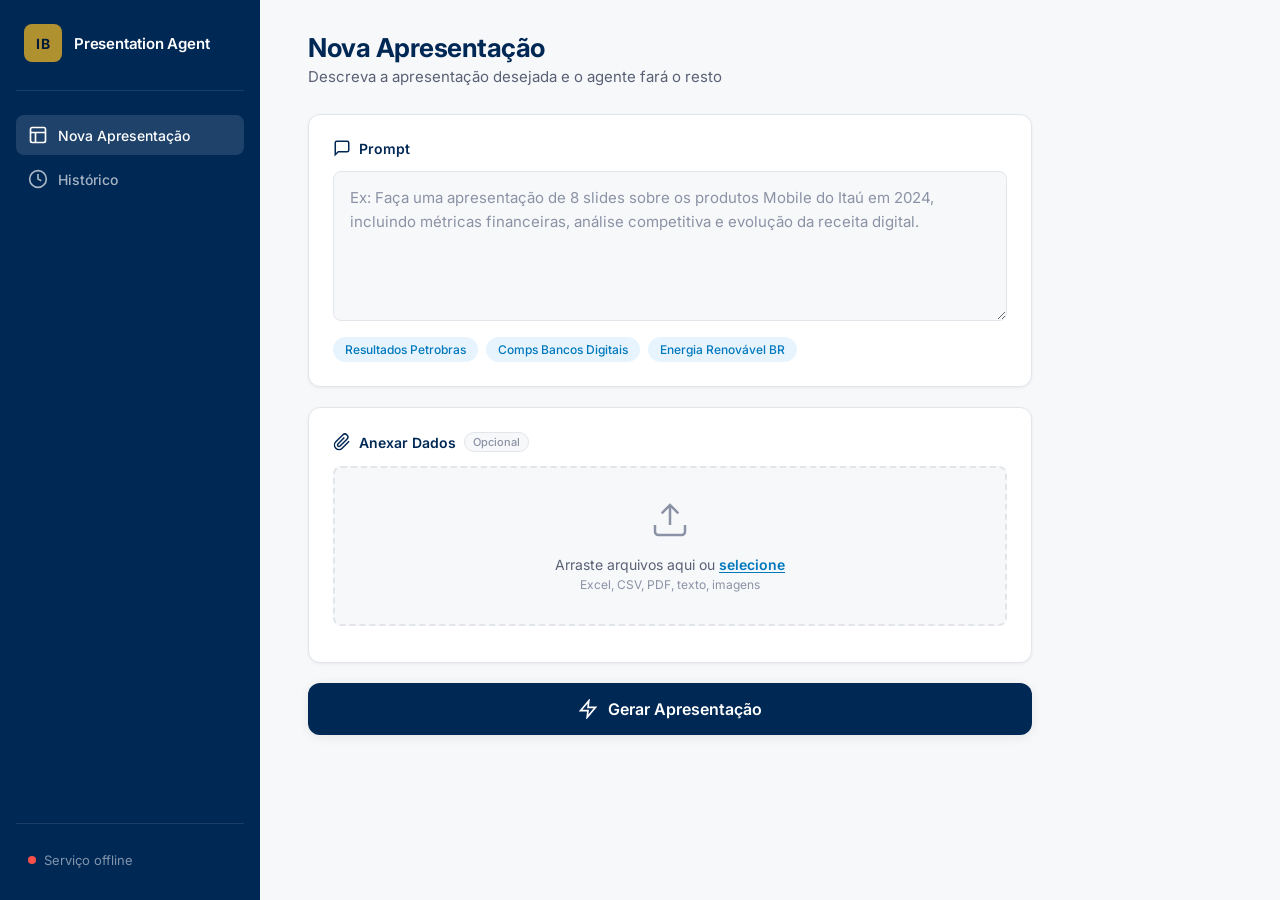
==== index.html @ e561af29 "Frontend IB Presentation Agent" ====
<!DOCTYPE html>
<html lang="pt-BR">
<head>
  <meta charset="UTF-8">
  <meta name="viewport" content="width=device-width, initial-scale=1.0">
  <title>IB Presentation Agent</title>
  <link rel="preconnect" href="https://fonts.googleapis.com">
  <link href="https://fonts.googleapis.com/css2?family=Inter:wght@300;400;500;600;700&display=swap" rel="stylesheet">
  <link rel="stylesheet" href="style.css">
</head>
<body>
  <div class="app">
    <aside class="sidebar">
      <div class="sidebar-logo">
        <div class="logo-icon">IB</div>
        <span class="logo-text">Presentation Agent</span>
      </div>
      <nav class="sidebar-nav">
        <a href="#" class="nav-item active">
          <svg width="20" height="20" viewBox="0 0 24 24" fill="none" stroke="currentColor" stroke-width="2"><rect x="3" y="3" width="18" height="18" rx="2"/><path d="M3 9h18M9 21V9"/></svg>
          Nova Apresentação
        </a>
        <a href="#" class="nav-item" id="nav-history">
          <svg width="20" height="20" viewBox="0 0 24 24" fill="none" stroke="currentColor" stroke-width="2"><circle cx="12" cy="12" r="10"/><polyline points="12 6 12 12 16 14"/></svg>
          Histórico
        </a>
      </nav>
      <div class="sidebar-footer">
        <div class="api-status" id="api-status">
          <span class="status-dot offline"></span>
          <span class="status-text">Verificando...</span>
        </div>
      </div>
    </aside>
    <main class="main">
      <header class="header">
        <div>
          <h1 class="header-title">Nova Apresentação</h1>
          <p class="header-subtitle">Descreva a apresentação desejada e o agente fará o resto</p>
        </div>
      </header>
      <div class="content">
        <section class="card prompt-card">
          <label class="card-label">
            <svg width="18" height="18" viewBox="0 0 24 24" fill="none" stroke="currentColor" stroke-width="2"><path d="M21 15a2 2 0 0 1-2 2H7l-4 4V5a2 2 0 0 1 2-2h14a2 2 0 0 1 2 2z"/></svg>
            Prompt
          </label>
          <textarea
            id="prompt-input"
            class="prompt-textarea"
            placeholder="Ex: Faça uma apresentação de 8 slides sobre os produtos Mobile do Itaú em 2024, incluindo métricas financeiras, análise competitiva e evolução da receita digital."
            rows="5"
          ></textarea>
          <div class="prompt-hints">
            <span class="hint" data-prompt="Faça uma apresentação de 8 slides sobre os resultados financeiros da Petrobras em 2024">Resultados Petrobras</span>
            <span class="hint" data-prompt="Crie uma apresentação de 6 slides comparando os bancos digitais no Brasil: Nubank, Inter e C6 Bank">Comps Bancos Digitais</span>
            <span class="hint" data-prompt="Apresentação de 10 slides sobre o mercado de energia renovável no Brasil, com foco em eólica e solar">Energia Renovável BR</span>
          </div>
        </section>
        <section class="card upload-card">
          <label class="card-label">
            <svg width="18" height="18" viewBox="0 0 24 24" fill="none" stroke="currentColor" stroke-width="2"><path d="M21.44 11.05l-9.19 9.19a6 6 0 0 1-8.49-8.49l9.19-9.19a4 4 0 0 1 5.66 5.66l-9.2 9.19a2 2 0 0 1-2.83-2.83l8.49-8.49"/></svg>
            Anexar Dados
            <span class="optional-badge">Opcional</span>
          </label>
          <div class="dropzone" id="dropzone">
            <div class="dropzone-content">
              <svg width="40" height="40" viewBox="0 0 24 24" fill="none" stroke="currentColor" stroke-width="1.5"><path d="M21 15v4a2 2 0 0 1-2 2H5a2 2 0 0 1-2-2v-4"/><polyline points="17 8 12 3 7 8"/><line x1="12" y1="3" x2="12" y2="15"/></svg>
              <p class="dropzone-text">Arraste arquivos aqui ou <span class="dropzone-link">selecione</span></p>
              <p class="dropzone-sub">Excel, CSV, PDF, texto, imagens</p>
            </div>
            <input type="file" id="file-input" multiple accept=".xlsx,.xls,.csv,.pdf,.txt,.json,.png,.jpg,.jpeg" hidden>
          </div>
          <div class="file-list" id="file-list"></div>
        </section>
        <button class="generate-btn" id="generate-btn">
          <svg width="20" height="20" viewBox="0 0 24 24" fill="none" stroke="currentColor" stroke-width="2"><polygon points="13 2 3 14 12 14 11 22 21 10 12 10"/></svg>
          Gerar Apresentação
        </button>
        <section class="card progress-card hidden" id="progress-card">
          <div class="progress-header">
            <div class="spinner"></div>
            <span class="progress-title" id="progress-title">Iniciando...</span>
          </div>
          <div class="progress-bar-container">
            <div class="progress-bar" id="progress-bar"></div>
          </div>
          <div class="progress-steps" id="progress-steps">
            <div class="step active" data-step="1"><span class="step-dot"></span><span class="step-label">Analisando prompt</span></div>
            <div class="step" data-step="2"><span class="step-dot"></span><span class="step-label">Pesquisando dados</span></div>
            <div class="step" data-step="3"><span class="step-dot"></span><span class="step-label">Gerando conteúdo</span></div>
            <div class="step" data-step="4"><span class="step-dot"></span><span class="step-label">Criando slides</span></div>
          </div>
        </section>
        <section class="card result-card hidden" id="result-card">
          <div class="result-icon">
            <svg width="48" height="48" viewBox="0 0 24 24" fill="none" stroke="currentColor" stroke-width="1.5"><path d="M22 11.08V12a10 10 0 1 1-5.93-9.14"/><polyline points="22 4 12 14.01 9 11.01"/></svg>
          </div>
          <h3 class="result-title">Apresentação Gerada</h3>
          <p class="result-sub" id="result-info"></p>
          <button class="download-btn" id="download-btn">
            <svg width="20" height="20" viewBox="0 0 24 24" fill="none" stroke="currentColor" stroke-width="2"><path d="M21 15v4a2 2 0 0 1-2 2H5a2 2 0 0 1-2-2v-4"/><polyline points="7 10 12 15 17 10"/><line x1="12" y1="15" x2="12" y2="3"/></svg>
            Baixar .pptx
          </button>
          <button class="new-btn" id="new-btn">Criar outra apresentação</button>
        </section>
        <section class="card error-card hidden" id="error-card">
          <div class="error-icon">
            <svg width="48" height="48" viewBox="0 0 24 24" fill="none" stroke="currentColor" stroke-width="1.5"><circle cx="12" cy="12" r="10"/><line x1="15" y1="9" x2="9" y2="15"/><line x1="9" y1="9" x2="15" y2="15"/></svg>
          </div>
          <h3 class="error-title">Erro ao Gerar</h3>
          <p class="error-message" id="error-message"></p>
          <button class="retry-btn" id="retry-btn">Tentar Novamente</button>
        </section>
      </div>
    </main>
  </div>
  <script src="app.js"></script>
</body>
</html>
---- style.css ----
/* ============================================
   IB Presentation Agent - Design System
   ============================================ */

:root {
  --navy: #002855;
  --navy-light: #003a75;
  --navy-dark: #001a3a;
  --blue: #0078be;
  --blue-light: #e8f4fd;
  --gold: #af9130;
  --gold-light: #f5f0e0;
  --bg: #f7f8fa;
  --surface: #ffffff;
  --border: #e2e5ea;
  --border-light: #eef0f3;
  --text: #1a1f2e;
  --text-secondary: #5a6175;
  --text-muted: #8b92a5;
  --green: #1a8a38;
  --green-bg: #e8f8ed;
  --red: #c22020;
  --red-bg: #fde8e8;
  --radius: 12px;
  --radius-sm: 8px;
  --shadow-sm: 0 1px 3px rgba(0, 0, 0, 0.06);
  --shadow: 0 2px 12px rgba(0, 0, 0, 0.08);
  --shadow-lg: 0 8px 30px rgba(0, 0, 0, 0.12);
  --transition: 0.2s ease;
}

* { margin: 0; padding: 0; box-sizing: border-box; }

body {
  font-family: 'Inter', -apple-system, BlinkMacSystemFont, sans-serif;
  background: var(--bg);
  color: var(--text);
  min-height: 100vh;
  -webkit-font-smoothing: antialiased;
}

.app { display: flex; min-height: 100vh; }

.sidebar {
  width: 260px;
  background: var(--navy);
  color: white;
  display: flex;
  flex-direction: column;
  padding: 24px 16px;
  position: fixed;
  top: 0; left: 0; bottom: 0;
  z-index: 10;
}

.sidebar-logo {
  display: flex;
  align-items: center;
  gap: 12px;
  padding: 0 8px 28px;
  border-bottom: 1px solid rgba(255, 255, 255, 0.1);
  margin-bottom: 24px;
}

.logo-icon {
  width: 38px; height: 38px;
  background: var(--gold);
  border-radius: 8px;
  display: flex; align-items: center; justify-content: center;
  font-weight: 700; font-size: 14px; letter-spacing: 1px;
  color: var(--navy-dark);
}

.logo-text { font-weight: 600; font-size: 15px; letter-spacing: -0.2px; }

.sidebar-nav { flex: 1; display: flex; flex-direction: column; gap: 4px; }

.nav-item {
  display: flex; align-items: center; gap: 10px;
  padding: 10px 12px;
  border-radius: var(--radius-sm);
  color: rgba(255, 255, 255, 0.65);
  text-decoration: none;
  font-size: 14px; font-weight: 500;
  transition: var(--transition);
}

.nav-item:hover { background: rgba(255, 255, 255, 0.08); color: white; }
.nav-item.active { background: rgba(255, 255, 255, 0.12); color: white; }

.sidebar-footer { padding-top: 20px; border-top: 1px solid rgba(255, 255, 255, 0.1); }

.api-status {
  display: flex; align-items: center; gap: 8px;
  padding: 8px 12px;
  font-size: 13px;
  color: rgba(255, 255, 255, 0.5);
}

.status-dot { width: 8px; height: 8px; border-radius: 50%; flex-shrink: 0; }
.status-dot.online { background: #34d058; box-shadow: 0 0 6px rgba(52, 208, 88, 0.5); }
.status-dot.offline { background: #f85149; }

.main { flex: 1; margin-left: 260px; display: flex; flex-direction: column; }

.header { padding: 32px 48px 0; }
.header-title { font-size: 26px; font-weight: 700; color: var(--navy); letter-spacing: -0.5px; }
.header-subtitle { font-size: 15px; color: var(--text-secondary); margin-top: 4px; }

.content {
  padding: 28px 48px 48px;
  max-width: 820px;
  display: flex;
  flex-direction: column;
  gap: 20px;
}

.card {
  background: var(--surface);
  border: 1px solid var(--border);
  border-radius: var(--radius);
  padding: 24px;
  box-shadow: var(--shadow-sm);
}

.card-label {
  display: flex; align-items: center; gap: 8px;
  font-size: 14px; font-weight: 600; color: var(--navy);
  margin-bottom: 14px;
}

.optional-badge {
  font-size: 11px; font-weight: 500; color: var(--text-muted);
  background: var(--bg);
  padding: 2px 8px;
  border-radius: 10px;
  border: 1px solid var(--border);
}

.prompt-textarea {
  width: 100%;
  border: 1px solid var(--border);
  border-radius: var(--radius-sm);
  padding: 14px 16px;
  font-family: inherit;
  font-size: 15px;
  line-height: 1.6;
  color: var(--text);
  resize: vertical;
  min-height: 120px;
  transition: var(--transition);
  background: var(--bg);
}

.prompt-textarea::placeholder { color: var(--text-muted); }
.prompt-textarea:focus {
  outline: none;
  border-color: var(--blue);
  box-shadow: 0 0 0 3px var(--blue-light);
  background: white;
}

.prompt-hints { display: flex; gap: 8px; margin-top: 12px; flex-wrap: wrap; }

.hint {
  font-size: 12px;
  padding: 5px 12px;
  background: var(--blue-light);
  color: var(--blue);
  border-radius: 20px;
  cursor: pointer;
  transition: var(--transition);
  font-weight: 500;
}

.hint:hover { background: var(--blue); color: white; }

.dropzone {
  border: 2px dashed var(--border);
  border-radius: var(--radius-sm);
  padding: 32px;
  text-align: center;
  cursor: pointer;
  transition: var(--transition);
  background: var(--bg);
}

.dropzone:hover, .dropzone.dragover {
  border-color: var(--blue);
  background: var(--blue-light);
}

.dropzone-content svg { color: var(--text-muted); margin-bottom: 12px; }
.dropzone-text { font-size: 14px; color: var(--text-secondary); }
.dropzone-link { color: var(--blue); font-weight: 600; text-decoration: underline; text-underline-offset: 2px; }
.dropzone-sub { font-size: 12px; color: var(--text-muted); margin-top: 4px; }

.file-list { display: flex; flex-direction: column; gap: 8px; margin-top: 12px; }

.file-item {
  display: flex; align-items: center; gap: 10px;
  padding: 10px 14px;
  background: var(--bg);
  border-radius: var(--radius-sm);
  border: 1px solid var(--border-light);
}

.file-icon {
  width: 36px; height: 36px;
  border-radius: 8px;
  display: flex; align-items: center; justify-content: center;
  font-size: 11px; font-weight: 700; color: white;
  flex-shrink: 0;
  text-transform: uppercase;
}

.file-icon.xlsx { background: #1d6f42; }
.file-icon.csv { background: #2e7d32; }
.file-icon.pdf { background: #c62828; }
.file-icon.txt { background: #546e7a; }
.file-icon.json { background: #f57c00; }
.file-icon.img { background: #7b1fa2; }

.file-info { flex: 1; min-width: 0; }
.file-name { font-size: 13px; font-weight: 500; color: var(--text); white-space: nowrap; overflow: hidden; text-overflow: ellipsis; }
.file-size { font-size: 12px; color: var(--text-muted); }

.file-remove {
  width: 28px; height: 28px;
  border: none; background: transparent; color: var(--text-muted);
  cursor: pointer; border-radius: 6px;
  display: flex; align-items: center; justify-content: center;
  transition: var(--transition);
  flex-shrink: 0;
}

.file-remove:hover { background: var(--red-bg); color: var(--red); }

.generate-btn {
  display: flex; align-items: center; justify-content: center; gap: 10px;
  width: 100%;
  padding: 16px;
  background: var(--navy);
  color: white;
  border: none;
  border-radius: var(--radius);
  font-family: inherit;
  font-size: 16px;
  font-weight: 600;
  cursor: pointer;
  transition: var(--transition);
  box-shadow: var(--shadow);
}

.generate-btn:hover { background: var(--navy-light); box-shadow: var(--shadow-lg); transform: translateY(-1px); }
.generate-btn:active { transform: translateY(0); }
.generate-btn:disabled { opacity: 0.5; cursor: not-allowed; transform: none; box-shadow: none; }

.progress-card { border-color: var(--blue); border-width: 2px; }
.progress-header { display: flex; align-items: center; gap: 12px; margin-bottom: 18px; }

.spinner {
  width: 22px; height: 22px;
  border: 3px solid var(--border);
  border-top-color: var(--blue);
  border-radius: 50%;
  animation: spin 0.8s linear infinite;
}

@keyframes spin { to { transform: rotate(360deg); } }

.progress-title { font-size: 15px; font-weight: 600; color: var(--navy); }
.progress-bar-container { width: 100%; height: 6px; background: var(--bg); border-radius: 3px; overflow: hidden; margin-bottom: 20px; }
.progress-bar { height: 100%; background: linear-gradient(90deg, var(--navy), var(--blue)); border-radius: 3px; width: 0%; transition: width 0.6s ease; }
.progress-steps { display: flex; gap: 24px; }

.step { display: flex; align-items: center; gap: 8px; font-size: 13px; color: var(--text-muted); transition: var(--transition); }
.step.active { color: var(--blue); font-weight: 600; }
.step.done { color: var(--green); }

.step-dot { width: 10px; height: 10px; border-radius: 50%; border: 2px solid var(--border); flex-shrink: 0; transition: var(--transition); }
.step.active .step-dot { border-color: var(--blue); background: var(--blue); box-shadow: 0 0 6px rgba(0, 120, 190, 0.4); }
.step.done .step-dot { border-color: var(--green); background: var(--green); }

.result-card { text-align: center; padding: 40px 24px; border-color: var(--green); border-width: 2px; }
.result-icon { color: var(--green); margin-bottom: 16px; }
.result-title { font-size: 22px; font-weight: 700; color: var(--navy); margin-bottom: 6px; }
.result-sub { font-size: 14px; color: var(--text-secondary); margin-bottom: 24px; }

.download-btn {
  display: inline-flex; align-items: center; gap: 8px;
  padding: 14px 36px;
  background: var(--green);
  color: white;
  border: none;
  border-radius: var(--radius-sm);
  font-family: inherit;
  font-size: 15px;
  font-weight: 600;
  cursor: pointer;
  transition: var(--transition);
  box-shadow: var(--shadow);
}

.download-btn:hover { filter: brightness(1.1); box-shadow: var(--shadow-lg); transform: translateY(-1px); }

.new-btn {
  display: block;
  margin: 16px auto 0;
  padding: 10px 24px;
  background: transparent;
  color: var(--text-secondary);
  border: 1px solid var(--border);
  border-radius: var(--radius-sm);
  font-family: inherit;
  font-size: 14px;
  font-weight: 500;
  cursor: pointer;
  transition: var(--transition);
}

.new-btn:hover { background: var(--bg); color: var(--text); }

.error-card { text-align: center; padding: 40px 24px; border-color: var(--red); border-width: 2px; }
.error-icon { color: var(--red); margin-bottom: 16px; }
.error-title { font-size: 20px; font-weight: 700; color: var(--red); margin-bottom: 8px; }
.error-message { font-size: 14px; color: var(--text-secondary); margin-bottom: 24px; max-width: 500px; margin-left: auto; margin-right: auto; line-height: 1.6; }
.retry-btn { padding: 12px 28px; background: var(--red); color: white; border: none; border-radius: var(--radius-sm); font-family: inherit; font-size: 14px; font-weight: 600; cursor: pointer; transition: var(--transition); }
.retry-btn:hover { filter: brightness(1.1); }

.hidden { display: none !important; }

@media (max-width: 900px) {
  .sidebar { width: 72px; padding: 16px 8px; }
  .logo-text, .nav-item span:not(.step-dot), .status-text { display: none; }
  .sidebar-logo { justify-content: center; padding-bottom: 20px; }
  .nav-item { justify-content: center; padding: 12px; }
  .main { margin-left: 72px; }
  .header, .content { padding-left: 28px; padding-right: 28px; }
  .progress-steps { flex-wrap: wrap; gap: 12px; }
}

@media (max-width: 600px) {
  .sidebar { display: none; }
  .main { margin-left: 0; }
  .header, .content { padding-left: 20px; padding-right: 20px; }
  .header { padding-top: 24px; }
  .prompt-hints { flex-direction: column; }
}
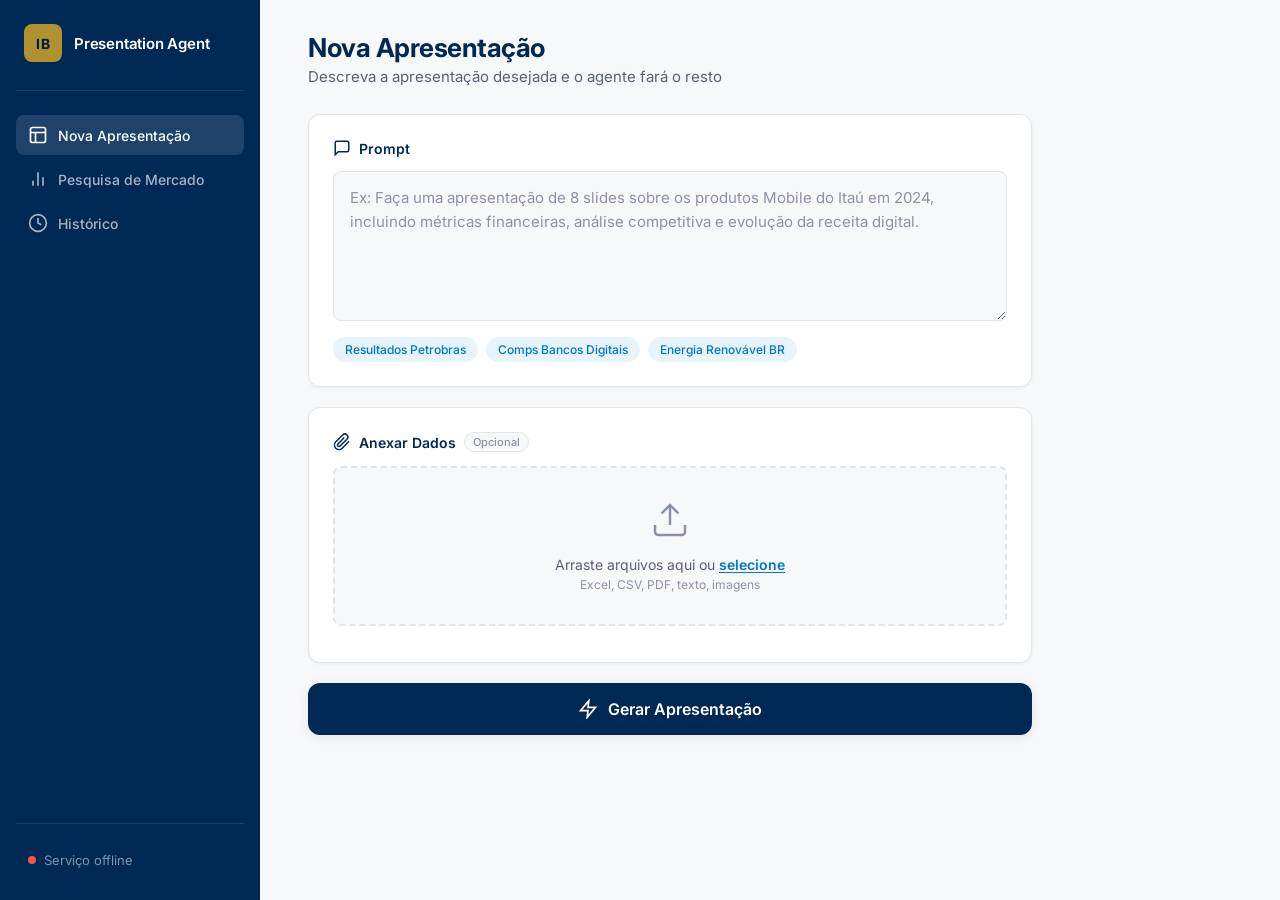
==== commit d202b3e1: "fix(deploy): sincroniza root com frontend para GitHub Pages Os arquivos na raiz (index.html, app.js," ====
--- a/index.html
+++ b/index.html
@@ -10,21 +10,28 @@
 </head>
 <body>
   <div class="app">
+    <!-- Sidebar -->
     <aside class="sidebar">
       <div class="sidebar-logo">
         <div class="logo-icon">IB</div>
         <span class="logo-text">Presentation Agent</span>
       </div>
+
       <nav class="sidebar-nav">
-        <a href="#" class="nav-item active">
+        <a href="#" class="nav-item active" id="nav-presentation">
           <svg width="20" height="20" viewBox="0 0 24 24" fill="none" stroke="currentColor" stroke-width="2"><rect x="3" y="3" width="18" height="18" rx="2"/><path d="M3 9h18M9 21V9"/></svg>
           Nova Apresentação
+        </a>
+        <a href="#" class="nav-item" id="nav-market-research">
+          <svg width="20" height="20" viewBox="0 0 24 24" fill="none" stroke="currentColor" stroke-width="2"><line x1="18" y1="20" x2="18" y2="10"/><line x1="12" y1="20" x2="12" y2="4"/><line x1="6" y1="20" x2="6" y2="14"/></svg>
+          Pesquisa de Mercado
         </a>
         <a href="#" class="nav-item" id="nav-history">
           <svg width="20" height="20" viewBox="0 0 24 24" fill="none" stroke="currentColor" stroke-width="2"><circle cx="12" cy="12" r="10"/><polyline points="12 6 12 12 16 14"/></svg>
           Histórico
         </a>
       </nav>
+
       <div class="sidebar-footer">
         <div class="api-status" id="api-status">
           <span class="status-dot offline"></span>
@@ -32,14 +39,22 @@
         </div>
       </div>
     </aside>
+
+    <!-- Main Content -->
     <main class="main">
+      <!-- Header -->
       <header class="header">
         <div>
           <h1 class="header-title">Nova Apresentação</h1>
           <p class="header-subtitle">Descreva a apresentação desejada e o agente fará o resto</p>
         </div>
       </header>
+
+      <!-- Content Area -->
       <div class="content">
+        <!-- View: Nova Apresentação -->
+        <div class="view-content view-presentation" id="view-presentation">
+        <!-- Prompt Section -->
         <section class="card prompt-card">
           <label class="card-label">
             <svg width="18" height="18" viewBox="0 0 24 24" fill="none" stroke="currentColor" stroke-width="2"><path d="M21 15a2 2 0 0 1-2 2H7l-4 4V5a2 2 0 0 1 2-2h14a2 2 0 0 1 2 2z"/></svg>
@@ -57,12 +72,15 @@
             <span class="hint" data-prompt="Apresentação de 10 slides sobre o mercado de energia renovável no Brasil, com foco em eólica e solar">Energia Renovável BR</span>
           </div>
         </section>
+
+        <!-- File Upload Section -->
         <section class="card upload-card">
           <label class="card-label">
             <svg width="18" height="18" viewBox="0 0 24 24" fill="none" stroke="currentColor" stroke-width="2"><path d="M21.44 11.05l-9.19 9.19a6 6 0 0 1-8.49-8.49l9.19-9.19a4 4 0 0 1 5.66 5.66l-9.2 9.19a2 2 0 0 1-2.83-2.83l8.49-8.49"/></svg>
             Anexar Dados
             <span class="optional-badge">Opcional</span>
           </label>
+
           <div class="dropzone" id="dropzone">
             <div class="dropzone-content">
               <svg width="40" height="40" viewBox="0 0 24 24" fill="none" stroke="currentColor" stroke-width="1.5"><path d="M21 15v4a2 2 0 0 1-2 2H5a2 2 0 0 1-2-2v-4"/><polyline points="17 8 12 3 7 8"/><line x1="12" y1="3" x2="12" y2="15"/></svg>
@@ -71,12 +89,57 @@
             </div>
             <input type="file" id="file-input" multiple accept=".xlsx,.xls,.csv,.pdf,.txt,.json,.png,.jpg,.jpeg" hidden>
           </div>
+
           <div class="file-list" id="file-list"></div>
         </section>
+
+        <!-- Generate Button -->
         <button class="generate-btn" id="generate-btn">
           <svg width="20" height="20" viewBox="0 0 24 24" fill="none" stroke="currentColor" stroke-width="2"><polygon points="13 2 3 14 12 14 11 22 21 10 12 10"/></svg>
           Gerar Apresentação
         </button>
+        </div>
+
+        <!-- View: Pesquisa de Mercado -->
+        <div class="view-content view-market-research hidden" id="view-market-research">
+          <section class="card prompt-card">
+            <label class="card-label">
+              <svg width="18" height="18" viewBox="0 0 24 24" fill="none" stroke="currentColor" stroke-width="2"><line x1="18" y1="20" x2="18" y2="10"/><line x1="12" y1="20" x2="12" y2="4"/><line x1="6" y1="20" x2="6" y2="14"/></svg>
+              Tópico de Pesquisa
+            </label>
+            <textarea
+              id="research-topic-input"
+              class="prompt-textarea"
+              placeholder="Ex: Mercado de bancos digitais no Brasil, setor de energia renovável, empresas ITUB4 PETR4 VALE3"
+              rows="4"
+            ></textarea>
+            <div class="research-options">
+              <div class="research-option">
+                <label for="research-period">Período</label>
+                <select id="research-period">
+                  <option value="12">Últimos 12 meses</option>
+                  <option value="6">Últimos 6 meses</option>
+                  <option value="24">Últimos 24 meses</option>
+                  <option value="36">Últimos 36 meses</option>
+                </select>
+              </div>
+              <div class="research-option">
+                <label for="research-sources">Fontes preferidas</label>
+                <select id="research-sources">
+                  <option value="">Todas (APIs + Web)</option>
+                  <option value="apis">Apenas APIs (Brapi, FMP)</option>
+                  <option value="web">Apenas pesquisa web</option>
+                </select>
+              </div>
+            </div>
+          </section>
+          <button class="generate-btn" id="research-execute-btn">
+            <svg width="20" height="20" viewBox="0 0 24 24" fill="none" stroke="currentColor" stroke-width="2"><polygon points="13 2 3 14 12 14 11 22 21 10 12 10"/></svg>
+            Executar Pesquisa
+          </button>
+        </div>
+
+        <!-- Progress Section (hidden by default) -->
         <section class="card progress-card hidden" id="progress-card">
           <div class="progress-header">
             <div class="spinner"></div>
@@ -86,24 +149,60 @@
             <div class="progress-bar" id="progress-bar"></div>
           </div>
           <div class="progress-steps" id="progress-steps">
-            <div class="step active" data-step="1"><span class="step-dot"></span><span class="step-label">Analisando prompt</span></div>
-            <div class="step" data-step="2"><span class="step-dot"></span><span class="step-label">Pesquisando dados</span></div>
-            <div class="step" data-step="3"><span class="step-dot"></span><span class="step-label">Gerando conteúdo</span></div>
-            <div class="step" data-step="4"><span class="step-dot"></span><span class="step-label">Criando slides</span></div>
-          </div>
-        </section>
+            <div class="step active" data-step="1">
+              <span class="step-dot"></span>
+              <span class="step-label">Analisando prompt</span>
+            </div>
+            <div class="step" data-step="2">
+              <span class="step-dot"></span>
+              <span class="step-label">Pesquisando dados</span>
+            </div>
+            <div class="step" data-step="3">
+              <span class="step-dot"></span>
+              <span class="step-label">Gerando conteúdo</span>
+            </div>
+            <div class="step" data-step="4">
+              <span class="step-dot"></span>
+              <span class="step-label">Criando slides</span>
+            </div>
+          </div>
+        </section>
+
+        <!-- Result Section (hidden by default) -->
         <section class="card result-card hidden" id="result-card">
           <div class="result-icon">
             <svg width="48" height="48" viewBox="0 0 24 24" fill="none" stroke="currentColor" stroke-width="1.5"><path d="M22 11.08V12a10 10 0 1 1-5.93-9.14"/><polyline points="22 4 12 14.01 9 11.01"/></svg>
           </div>
           <h3 class="result-title">Apresentação Gerada</h3>
           <p class="result-sub" id="result-info"></p>
-          <button class="download-btn" id="download-btn">
-            <svg width="20" height="20" viewBox="0 0 24 24" fill="none" stroke="currentColor" stroke-width="2"><path d="M21 15v4a2 2 0 0 1-2 2H5a2 2 0 0 1-2-2v-4"/><polyline points="7 10 12 15 17 10"/><line x1="12" y1="15" x2="12" y2="3"/></svg>
-            Baixar .pptx
-          </button>
+          <div class="result-reasoning-wrap hidden">
+            <h4 class="result-reasoning-title">Raciocínio e pesquisas do agente</h4>
+            <div class="result-reasoning-text" id="result-reasoning"></div>
+          </div>
+          <div class="result-actions" id="result-actions-presentation">
+            <button class="download-btn" id="open-slides-btn">
+              <svg width="20" height="20" viewBox="0 0 24 24" fill="none" stroke="currentColor" stroke-width="2"><rect x="2" y="3" width="20" height="14" rx="2"/><path d="M8 21h8"/><path d="M12 17v4"/></svg>
+              Abrir Apresentação
+            </button>
+            <button class="download-btn sheets-btn" id="open-sheets-btn" style="display:none;">
+              <svg width="20" height="20" viewBox="0 0 24 24" fill="none" stroke="currentColor" stroke-width="2"><rect x="3" y="3" width="18" height="18" rx="2"/><path d="M3 9h18"/><path d="M3 15h18"/><path d="M9 3v18"/></svg>
+              Editar Dados (Sheets)
+            </button>
+          </div>
+          <div class="result-actions hidden" id="result-actions-research">
+            <button class="download-btn" id="open-research-sheets-btn">
+              <svg width="20" height="20" viewBox="0 0 24 24" fill="none" stroke="currentColor" stroke-width="2"><rect x="3" y="3" width="18" height="18" rx="2"/><path d="M3 9h18"/><path d="M3 15h18"/><path d="M9 3v18"/></svg>
+              Abrir Planilha
+            </button>
+            <button class="download-btn sheets-btn" id="open-report-btn" style="display:none;">
+              <svg width="20" height="20" viewBox="0 0 24 24" fill="none" stroke="currentColor" stroke-width="2"><path d="M14 2H6a2 2 0 0 0-2 2v16a2 2 0 0 0 2 2h12a2 2 0 0 0 2-2V8z"/><polyline points="14 2 14 8 20 8"/><line x1="16" y1="13" x2="8" y2="13"/><line x1="16" y1="17" x2="8" y2="17"/><polyline points="10 9 9 9 8 9"/></svg>
+              Abrir Relatório
+            </button>
+          </div>
           <button class="new-btn" id="new-btn">Criar outra apresentação</button>
         </section>
+
+        <!-- Error Section (hidden by default) -->
         <section class="card error-card hidden" id="error-card">
           <div class="error-icon">
             <svg width="48" height="48" viewBox="0 0 24 24" fill="none" stroke="currentColor" stroke-width="1.5"><circle cx="12" cy="12" r="10"/><line x1="15" y1="9" x2="9" y2="15"/><line x1="9" y1="9" x2="15" y2="15"/></svg>
@@ -115,6 +214,7 @@
       </div>
     </main>
   </div>
+
   <script src="app.js"></script>
 </body>
 </html>
--- a/style.css
+++ b/style.css
@@ -29,7 +29,11 @@
   --transition: 0.2s ease;
 }
 
-* { margin: 0; padding: 0; box-sizing: border-box; }
+* {
+  margin: 0;
+  padding: 0;
+  box-sizing: border-box;
+}
 
 body {
   font-family: 'Inter', -apple-system, BlinkMacSystemFont, sans-serif;
@@ -39,7 +43,18 @@
   -webkit-font-smoothing: antialiased;
 }
 
-.app { display: flex; min-height: 100vh; }
+/* ============================================
+   Layout
+   ============================================ */
+
+.app {
+  display: flex;
+  min-height: 100vh;
+}
+
+/* ============================================
+   Sidebar
+   ============================================ */
 
 .sidebar {
   width: 260px;
@@ -49,7 +64,9 @@
   flex-direction: column;
   padding: 24px 16px;
   position: fixed;
-  top: 0; left: 0; bottom: 0;
+  top: 0;
+  left: 0;
+  bottom: 0;
   z-index: 10;
 }
 
@@ -63,49 +80,112 @@
 }
 
 .logo-icon {
-  width: 38px; height: 38px;
+  width: 38px;
+  height: 38px;
   background: var(--gold);
   border-radius: 8px;
-  display: flex; align-items: center; justify-content: center;
-  font-weight: 700; font-size: 14px; letter-spacing: 1px;
+  display: flex;
+  align-items: center;
+  justify-content: center;
+  font-weight: 700;
+  font-size: 14px;
+  letter-spacing: 1px;
   color: var(--navy-dark);
 }
 
-.logo-text { font-weight: 600; font-size: 15px; letter-spacing: -0.2px; }
-
-.sidebar-nav { flex: 1; display: flex; flex-direction: column; gap: 4px; }
+.logo-text {
+  font-weight: 600;
+  font-size: 15px;
+  letter-spacing: -0.2px;
+}
+
+.sidebar-nav {
+  flex: 1;
+  display: flex;
+  flex-direction: column;
+  gap: 4px;
+}
 
 .nav-item {
-  display: flex; align-items: center; gap: 10px;
+  display: flex;
+  align-items: center;
+  gap: 10px;
   padding: 10px 12px;
   border-radius: var(--radius-sm);
   color: rgba(255, 255, 255, 0.65);
   text-decoration: none;
-  font-size: 14px; font-weight: 500;
-  transition: var(--transition);
-}
-
-.nav-item:hover { background: rgba(255, 255, 255, 0.08); color: white; }
-.nav-item.active { background: rgba(255, 255, 255, 0.12); color: white; }
-
-.sidebar-footer { padding-top: 20px; border-top: 1px solid rgba(255, 255, 255, 0.1); }
+  font-size: 14px;
+  font-weight: 500;
+  transition: var(--transition);
+}
+
+.nav-item:hover {
+  background: rgba(255, 255, 255, 0.08);
+  color: white;
+}
+
+.nav-item.active {
+  background: rgba(255, 255, 255, 0.12);
+  color: white;
+}
+
+.sidebar-footer {
+  padding-top: 20px;
+  border-top: 1px solid rgba(255, 255, 255, 0.1);
+}
 
 .api-status {
-  display: flex; align-items: center; gap: 8px;
+  display: flex;
+  align-items: center;
+  gap: 8px;
   padding: 8px 12px;
   font-size: 13px;
   color: rgba(255, 255, 255, 0.5);
 }
 
-.status-dot { width: 8px; height: 8px; border-radius: 50%; flex-shrink: 0; }
-.status-dot.online { background: #34d058; box-shadow: 0 0 6px rgba(52, 208, 88, 0.5); }
-.status-dot.offline { background: #f85149; }
-
-.main { flex: 1; margin-left: 260px; display: flex; flex-direction: column; }
-
-.header { padding: 32px 48px 0; }
-.header-title { font-size: 26px; font-weight: 700; color: var(--navy); letter-spacing: -0.5px; }
-.header-subtitle { font-size: 15px; color: var(--text-secondary); margin-top: 4px; }
+.status-dot {
+  width: 8px;
+  height: 8px;
+  border-radius: 50%;
+  flex-shrink: 0;
+}
+
+.status-dot.online {
+  background: #34d058;
+  box-shadow: 0 0 6px rgba(52, 208, 88, 0.5);
+}
+
+.status-dot.offline {
+  background: #f85149;
+}
+
+/* ============================================
+   Main Content
+   ============================================ */
+
+.main {
+  flex: 1;
+  margin-left: 260px;
+  display: flex;
+  flex-direction: column;
+}
+
+.header {
+  padding: 32px 48px 0;
+}
+
+.header-title {
+  font-size: 26px;
+  font-weight: 700;
+  color: var(--navy);
+  letter-spacing: -0.5px;
+}
+
+.header-subtitle {
+  font-size: 15px;
+  color: var(--text-secondary);
+  margin-top: 4px;
+}
 
 .content {
   padding: 28px 48px 48px;
@@ -114,6 +194,16 @@
   flex-direction: column;
   gap: 20px;
 }
+
+.view-content {
+  display: flex;
+  flex-direction: column;
+  gap: 20px;
+}
+
+/* ============================================
+   Cards
+   ============================================ */
 
 .card {
   background: var(--surface);
@@ -124,18 +214,28 @@
 }
 
 .card-label {
-  display: flex; align-items: center; gap: 8px;
-  font-size: 14px; font-weight: 600; color: var(--navy);
+  display: flex;
+  align-items: center;
+  gap: 8px;
+  font-size: 14px;
+  font-weight: 600;
+  color: var(--navy);
   margin-bottom: 14px;
 }
 
 .optional-badge {
-  font-size: 11px; font-weight: 500; color: var(--text-muted);
+  font-size: 11px;
+  font-weight: 500;
+  color: var(--text-muted);
   background: var(--bg);
   padding: 2px 8px;
   border-radius: 10px;
   border: 1px solid var(--border);
 }
+
+/* ============================================
+   Prompt
+   ============================================ */
 
 .prompt-textarea {
   width: 100%;
@@ -152,7 +252,10 @@
   background: var(--bg);
 }
 
-.prompt-textarea::placeholder { color: var(--text-muted); }
+.prompt-textarea::placeholder {
+  color: var(--text-muted);
+}
+
 .prompt-textarea:focus {
   outline: none;
   border-color: var(--blue);
@@ -160,7 +263,12 @@
   background: white;
 }
 
-.prompt-hints { display: flex; gap: 8px; margin-top: 12px; flex-wrap: wrap; }
+.prompt-hints {
+  display: flex;
+  gap: 8px;
+  margin-top: 12px;
+  flex-wrap: wrap;
+}
 
 .hint {
   font-size: 12px;
@@ -173,7 +281,52 @@
   font-weight: 500;
 }
 
-.hint:hover { background: var(--blue); color: white; }
+.hint:hover {
+  background: var(--blue);
+  color: white;
+}
+
+/* Research options (Pesquisa de Mercado) */
+.research-options {
+  display: flex;
+  gap: 24px;
+  margin-top: 16px;
+  flex-wrap: wrap;
+}
+
+.research-option {
+  flex: 1;
+  min-width: 160px;
+}
+
+.research-option label {
+  display: block;
+  font-size: 13px;
+  font-weight: 500;
+  color: var(--text-secondary);
+  margin-bottom: 6px;
+}
+
+.research-option select {
+  width: 100%;
+  padding: 10px 12px;
+  border: 1px solid var(--border);
+  border-radius: var(--radius-sm);
+  font-size: 14px;
+  color: var(--text);
+  background: white;
+  cursor: pointer;
+}
+
+.research-option select:focus {
+  outline: none;
+  border-color: var(--blue);
+  box-shadow: 0 0 0 2px var(--blue-light);
+}
+
+/* ============================================
+   File Upload
+   ============================================ */
 
 .dropzone {
   border: 2px dashed var(--border);
@@ -185,20 +338,46 @@
   background: var(--bg);
 }
 
-.dropzone:hover, .dropzone.dragover {
+.dropzone:hover,
+.dropzone.dragover {
   border-color: var(--blue);
   background: var(--blue-light);
 }
 
-.dropzone-content svg { color: var(--text-muted); margin-bottom: 12px; }
-.dropzone-text { font-size: 14px; color: var(--text-secondary); }
-.dropzone-link { color: var(--blue); font-weight: 600; text-decoration: underline; text-underline-offset: 2px; }
-.dropzone-sub { font-size: 12px; color: var(--text-muted); margin-top: 4px; }
-
-.file-list { display: flex; flex-direction: column; gap: 8px; margin-top: 12px; }
+.dropzone-content svg {
+  color: var(--text-muted);
+  margin-bottom: 12px;
+}
+
+.dropzone-text {
+  font-size: 14px;
+  color: var(--text-secondary);
+}
+
+.dropzone-link {
+  color: var(--blue);
+  font-weight: 600;
+  text-decoration: underline;
+  text-underline-offset: 2px;
+}
+
+.dropzone-sub {
+  font-size: 12px;
+  color: var(--text-muted);
+  margin-top: 4px;
+}
+
+.file-list {
+  display: flex;
+  flex-direction: column;
+  gap: 8px;
+  margin-top: 12px;
+}
 
 .file-item {
-  display: flex; align-items: center; gap: 10px;
+  display: flex;
+  align-items: center;
+  gap: 10px;
   padding: 10px 14px;
   background: var(--bg);
   border-radius: var(--radius-sm);
@@ -206,38 +385,74 @@
 }
 
 .file-icon {
-  width: 36px; height: 36px;
+  width: 36px;
+  height: 36px;
   border-radius: 8px;
-  display: flex; align-items: center; justify-content: center;
-  font-size: 11px; font-weight: 700; color: white;
+  display: flex;
+  align-items: center;
+  justify-content: center;
+  font-size: 11px;
+  font-weight: 700;
+  color: white;
   flex-shrink: 0;
   text-transform: uppercase;
 }
 
 .file-icon.xlsx { background: #1d6f42; }
-.file-icon.csv { background: #2e7d32; }
-.file-icon.pdf { background: #c62828; }
-.file-icon.txt { background: #546e7a; }
+.file-icon.csv  { background: #2e7d32; }
+.file-icon.pdf  { background: #c62828; }
+.file-icon.txt  { background: #546e7a; }
 .file-icon.json { background: #f57c00; }
-.file-icon.img { background: #7b1fa2; }
-
-.file-info { flex: 1; min-width: 0; }
-.file-name { font-size: 13px; font-weight: 500; color: var(--text); white-space: nowrap; overflow: hidden; text-overflow: ellipsis; }
-.file-size { font-size: 12px; color: var(--text-muted); }
+.file-icon.img  { background: #7b1fa2; }
+
+.file-info {
+  flex: 1;
+  min-width: 0;
+}
+
+.file-name {
+  font-size: 13px;
+  font-weight: 500;
+  color: var(--text);
+  white-space: nowrap;
+  overflow: hidden;
+  text-overflow: ellipsis;
+}
+
+.file-size {
+  font-size: 12px;
+  color: var(--text-muted);
+}
 
 .file-remove {
-  width: 28px; height: 28px;
-  border: none; background: transparent; color: var(--text-muted);
-  cursor: pointer; border-radius: 6px;
-  display: flex; align-items: center; justify-content: center;
+  width: 28px;
+  height: 28px;
+  border: none;
+  background: transparent;
+  color: var(--text-muted);
+  cursor: pointer;
+  border-radius: 6px;
+  display: flex;
+  align-items: center;
+  justify-content: center;
   transition: var(--transition);
   flex-shrink: 0;
 }
 
-.file-remove:hover { background: var(--red-bg); color: var(--red); }
+.file-remove:hover {
+  background: var(--red-bg);
+  color: var(--red);
+}
+
+/* ============================================
+   Generate Button
+   ============================================ */
 
 .generate-btn {
-  display: flex; align-items: center; justify-content: center; gap: 10px;
+  display: flex;
+  align-items: center;
+  justify-content: center;
+  gap: 10px;
   width: 100%;
   padding: 16px;
   background: var(--navy);
@@ -252,43 +467,186 @@
   box-shadow: var(--shadow);
 }
 
-.generate-btn:hover { background: var(--navy-light); box-shadow: var(--shadow-lg); transform: translateY(-1px); }
-.generate-btn:active { transform: translateY(0); }
-.generate-btn:disabled { opacity: 0.5; cursor: not-allowed; transform: none; box-shadow: none; }
-
-.progress-card { border-color: var(--blue); border-width: 2px; }
-.progress-header { display: flex; align-items: center; gap: 12px; margin-bottom: 18px; }
+.generate-btn:hover {
+  background: var(--navy-light);
+  box-shadow: var(--shadow-lg);
+  transform: translateY(-1px);
+}
+
+.generate-btn:active {
+  transform: translateY(0);
+}
+
+.generate-btn:disabled {
+  opacity: 0.5;
+  cursor: not-allowed;
+  transform: none;
+  box-shadow: none;
+}
+
+/* ============================================
+   Progress
+   ============================================ */
+
+.progress-card {
+  border-color: var(--blue);
+  border-width: 2px;
+}
+
+.progress-header {
+  display: flex;
+  align-items: center;
+  gap: 12px;
+  margin-bottom: 18px;
+}
 
 .spinner {
-  width: 22px; height: 22px;
+  width: 22px;
+  height: 22px;
   border: 3px solid var(--border);
   border-top-color: var(--blue);
   border-radius: 50%;
   animation: spin 0.8s linear infinite;
 }
 
-@keyframes spin { to { transform: rotate(360deg); } }
-
-.progress-title { font-size: 15px; font-weight: 600; color: var(--navy); }
-.progress-bar-container { width: 100%; height: 6px; background: var(--bg); border-radius: 3px; overflow: hidden; margin-bottom: 20px; }
-.progress-bar { height: 100%; background: linear-gradient(90deg, var(--navy), var(--blue)); border-radius: 3px; width: 0%; transition: width 0.6s ease; }
-.progress-steps { display: flex; gap: 24px; }
-
-.step { display: flex; align-items: center; gap: 8px; font-size: 13px; color: var(--text-muted); transition: var(--transition); }
-.step.active { color: var(--blue); font-weight: 600; }
-.step.done { color: var(--green); }
-
-.step-dot { width: 10px; height: 10px; border-radius: 50%; border: 2px solid var(--border); flex-shrink: 0; transition: var(--transition); }
-.step.active .step-dot { border-color: var(--blue); background: var(--blue); box-shadow: 0 0 6px rgba(0, 120, 190, 0.4); }
-.step.done .step-dot { border-color: var(--green); background: var(--green); }
-
-.result-card { text-align: center; padding: 40px 24px; border-color: var(--green); border-width: 2px; }
-.result-icon { color: var(--green); margin-bottom: 16px; }
-.result-title { font-size: 22px; font-weight: 700; color: var(--navy); margin-bottom: 6px; }
-.result-sub { font-size: 14px; color: var(--text-secondary); margin-bottom: 24px; }
+@keyframes spin {
+  to { transform: rotate(360deg); }
+}
+
+.progress-title {
+  font-size: 15px;
+  font-weight: 600;
+  color: var(--navy);
+}
+
+.progress-bar-container {
+  width: 100%;
+  height: 6px;
+  background: var(--bg);
+  border-radius: 3px;
+  overflow: hidden;
+  margin-bottom: 20px;
+}
+
+.progress-bar {
+  height: 100%;
+  background: linear-gradient(90deg, var(--navy), var(--blue));
+  border-radius: 3px;
+  width: 0%;
+  transition: width 0.6s ease;
+}
+
+.progress-steps {
+  display: flex;
+  gap: 24px;
+}
+
+.step {
+  display: flex;
+  align-items: center;
+  gap: 8px;
+  font-size: 13px;
+  color: var(--text-muted);
+  transition: var(--transition);
+}
+
+.step.active {
+  color: var(--blue);
+  font-weight: 600;
+}
+
+.step.done {
+  color: var(--green);
+}
+
+.step-dot {
+  width: 10px;
+  height: 10px;
+  border-radius: 50%;
+  border: 2px solid var(--border);
+  flex-shrink: 0;
+  transition: var(--transition);
+}
+
+.step.active .step-dot {
+  border-color: var(--blue);
+  background: var(--blue);
+  box-shadow: 0 0 6px rgba(0, 120, 190, 0.4);
+}
+
+.step.done .step-dot {
+  border-color: var(--green);
+  background: var(--green);
+}
+
+/* ============================================
+   Result
+   ============================================ */
+
+.result-card {
+  text-align: center;
+  padding: 40px 24px;
+  border-color: var(--green);
+  border-width: 2px;
+}
+
+.result-icon {
+  color: var(--green);
+  margin-bottom: 16px;
+}
+
+.result-title {
+  font-size: 22px;
+  font-weight: 700;
+  color: var(--navy);
+  margin-bottom: 6px;
+}
+
+.result-sub {
+  font-size: 14px;
+  color: var(--text-secondary);
+  margin-bottom: 24px;
+}
+
+.result-sub.result-info-error {
+  color: var(--red);
+  background: var(--red-bg);
+  padding: 10px 14px;
+  border-radius: var(--radius-sm);
+}
+
+.result-reasoning-wrap {
+  text-align: left;
+  margin-bottom: 24px;
+  padding: 16px;
+  background: var(--bg);
+  border: 1px solid var(--border);
+  border-radius: var(--radius-sm);
+}
+
+.result-reasoning-wrap.hidden {
+  display: none !important;
+}
+
+.result-reasoning-title {
+  font-size: 13px;
+  font-weight: 600;
+  color: var(--navy);
+  margin-bottom: 10px;
+}
+
+.result-reasoning-text {
+  font-size: 13px;
+  color: var(--text-secondary);
+  line-height: 1.6;
+  white-space: pre-wrap;
+  word-break: break-word;
+}
 
 .download-btn {
-  display: inline-flex; align-items: center; gap: 8px;
+  display: inline-flex;
+  align-items: center;
+  gap: 8px;
   padding: 14px 36px;
   background: var(--green);
   color: white;
@@ -302,7 +660,22 @@
   box-shadow: var(--shadow);
 }
 
-.download-btn:hover { filter: brightness(1.1); box-shadow: var(--shadow-lg); transform: translateY(-1px); }
+.download-btn:hover {
+  filter: brightness(1.1);
+  box-shadow: var(--shadow-lg);
+  transform: translateY(-1px);
+}
+
+.result-actions {
+  display: flex;
+  gap: 12px;
+  justify-content: center;
+  flex-wrap: wrap;
+}
+
+.sheets-btn {
+  background: #0f4d88;
+}
 
 .new-btn {
   display: block;
@@ -319,31 +692,131 @@
   transition: var(--transition);
 }
 
-.new-btn:hover { background: var(--bg); color: var(--text); }
-
-.error-card { text-align: center; padding: 40px 24px; border-color: var(--red); border-width: 2px; }
-.error-icon { color: var(--red); margin-bottom: 16px; }
-.error-title { font-size: 20px; font-weight: 700; color: var(--red); margin-bottom: 8px; }
-.error-message { font-size: 14px; color: var(--text-secondary); margin-bottom: 24px; max-width: 500px; margin-left: auto; margin-right: auto; line-height: 1.6; }
-.retry-btn { padding: 12px 28px; background: var(--red); color: white; border: none; border-radius: var(--radius-sm); font-family: inherit; font-size: 14px; font-weight: 600; cursor: pointer; transition: var(--transition); }
-.retry-btn:hover { filter: brightness(1.1); }
-
-.hidden { display: none !important; }
+.new-btn:hover {
+  background: var(--bg);
+  color: var(--text);
+}
+
+/* ============================================
+   Error
+   ============================================ */
+
+.error-card {
+  text-align: center;
+  padding: 40px 24px;
+  border-color: var(--red);
+  border-width: 2px;
+}
+
+.error-icon {
+  color: var(--red);
+  margin-bottom: 16px;
+}
+
+.error-title {
+  font-size: 20px;
+  font-weight: 700;
+  color: var(--red);
+  margin-bottom: 8px;
+}
+
+.error-message {
+  font-size: 14px;
+  color: var(--text-secondary);
+  margin-bottom: 24px;
+  max-width: 500px;
+  margin-left: auto;
+  margin-right: auto;
+  line-height: 1.6;
+}
+
+.retry-btn {
+  padding: 12px 28px;
+  background: var(--red);
+  color: white;
+  border: none;
+  border-radius: var(--radius-sm);
+  font-family: inherit;
+  font-size: 14px;
+  font-weight: 600;
+  cursor: pointer;
+  transition: var(--transition);
+}
+
+.retry-btn:hover {
+  filter: brightness(1.1);
+}
+
+/* ============================================
+   Utilities
+   ============================================ */
+
+.hidden {
+  display: none !important;
+}
+
+/* ============================================
+   Responsive
+   ============================================ */
 
 @media (max-width: 900px) {
-  .sidebar { width: 72px; padding: 16px 8px; }
-  .logo-text, .nav-item span:not(.step-dot), .status-text { display: none; }
-  .sidebar-logo { justify-content: center; padding-bottom: 20px; }
-  .nav-item { justify-content: center; padding: 12px; }
-  .main { margin-left: 72px; }
-  .header, .content { padding-left: 28px; padding-right: 28px; }
-  .progress-steps { flex-wrap: wrap; gap: 12px; }
+  .sidebar {
+    width: 72px;
+    padding: 16px 8px;
+  }
+
+  .logo-text,
+  .nav-item span:not(.step-dot),
+  .status-text {
+    display: none;
+  }
+
+  .sidebar-logo {
+    justify-content: center;
+    padding-bottom: 20px;
+  }
+
+  .nav-item {
+    justify-content: center;
+    padding: 12px;
+  }
+
+  .main {
+    margin-left: 72px;
+  }
+
+  .header,
+  .content {
+    padding-left: 28px;
+    padding-right: 28px;
+  }
+
+  .progress-steps {
+    flex-wrap: wrap;
+    gap: 12px;
+  }
 }
 
 @media (max-width: 600px) {
-  .sidebar { display: none; }
-  .main { margin-left: 0; }
-  .header, .content { padding-left: 20px; padding-right: 20px; }
-  .header { padding-top: 24px; }
-  .prompt-hints { flex-direction: column; }
-}
+  .sidebar {
+    display: none;
+  }
+
+  .main {
+    margin-left: 0;
+  }
+
+  .header,
+  .content {
+    padding-left: 20px;
+    padding-right: 20px;
+  }
+
+  .header {
+    padding-top: 24px;
+  }
+
+  .prompt-hints {
+    flex-direction: column;
+  }
+}
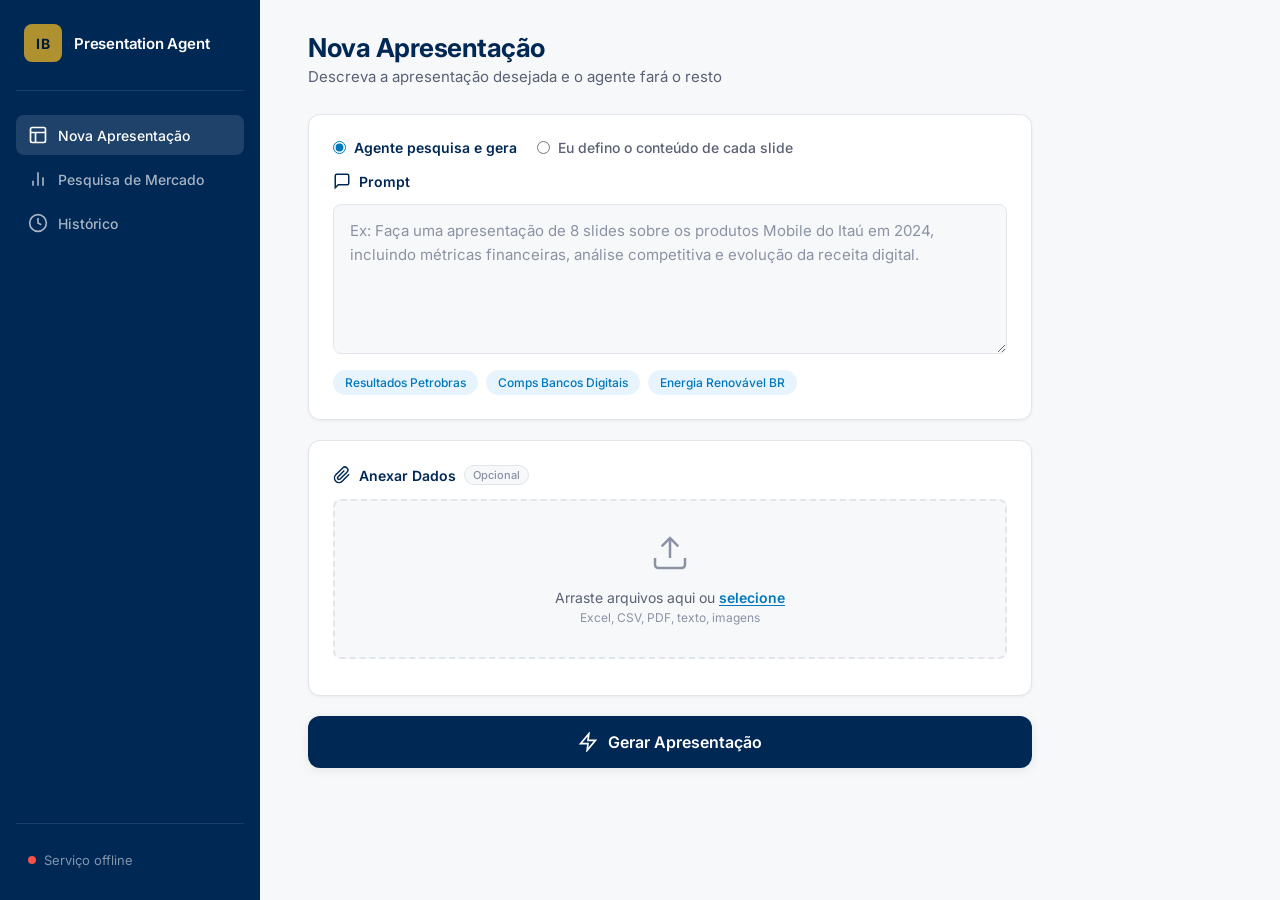
==== commit 6429a22b: "fix(pages): sincronizar root com frontend-for-github para deploy GitHub Pages O Pages faz deploy do " ====
--- a/index.html
+++ b/index.html
@@ -56,21 +56,34 @@
         <div class="view-content view-presentation" id="view-presentation">
         <!-- Prompt Section -->
         <section class="card prompt-card">
+          <div class="prompt-mode-toggle">
+            <label class="mode-option">
+              <input type="radio" name="presentation-mode" value="agent" checked>
+              <span>Agente pesquisa e gera</span>
+            </label>
+            <label class="mode-option">
+              <input type="radio" name="presentation-mode" value="slides">
+              <span>Eu defino o conteúdo de cada slide</span>
+            </label>
+          </div>
           <label class="card-label">
             <svg width="18" height="18" viewBox="0 0 24 24" fill="none" stroke="currentColor" stroke-width="2"><path d="M21 15a2 2 0 0 1-2 2H7l-4 4V5a2 2 0 0 1 2-2h14a2 2 0 0 1 2 2z"/></svg>
-            Prompt
+            <span id="prompt-label-text">Prompt</span>
           </label>
           <textarea
             id="prompt-input"
             class="prompt-textarea"
             placeholder="Ex: Faça uma apresentação de 8 slides sobre os produtos Mobile do Itaú em 2024, incluindo métricas financeiras, análise competitiva e evolução da receita digital."
             rows="5"
+            data-placeholder-agent="Ex: Faça uma apresentação de 8 slides sobre os produtos Mobile do Itaú em 2024, incluindo métricas financeiras, análise competitiva e evolução da receita digital."
+            data-placeholder-slides="SLIDE 1 — COVER&#10;Headline: Título da Apresentação&#10;Subheadline: Subtítulo&#10;Strictly Confidential — Mês Ano&#10;&#10;SLIDE 2 — NOME DO SLIDE&#10;Headline: Título&#10;Body: Parágrafos e bullets...&#10;&#10;SLIDE 3 — COMPARATIVO&#10;Headline: Título&#10;Left column: item A, B...&#10;Right column: item C, D..."
           ></textarea>
-          <div class="prompt-hints">
+          <div class="prompt-hints" id="prompt-hints">
             <span class="hint" data-prompt="Faça uma apresentação de 8 slides sobre os resultados financeiros da Petrobras em 2024">Resultados Petrobras</span>
             <span class="hint" data-prompt="Crie uma apresentação de 6 slides comparando os bancos digitais no Brasil: Nubank, Inter e C6 Bank">Comps Bancos Digitais</span>
             <span class="hint" data-prompt="Apresentação de 10 slides sobre o mercado de energia renovável no Brasil, com foco em eólica e solar">Energia Renovável BR</span>
           </div>
+          <p class="prompt-hint-text hidden" id="slides-mode-hint">Defina cada slide com Headline, Body, Left/Right column ou tabelas (Term | Detail).</p>
         </section>
 
         <!-- File Upload Section -->
@@ -179,6 +192,13 @@
             <h4 class="result-reasoning-title">Raciocínio e pesquisas do agente</h4>
             <div class="result-reasoning-text" id="result-reasoning"></div>
           </div>
+          <div class="result-analysis-wrap hidden" id="result-analysis-wrap">
+            <div class="result-analysis-header">
+              <h4 class="result-analysis-title">Roteiro de apresentação — conteúdo definido para cada slide</h4>
+              <button type="button" class="copy-analysis-btn" id="copy-analysis-btn">Copiar</button>
+            </div>
+            <pre class="result-analysis-text" id="result-analysis-text"></pre>
+          </div>
           <div class="result-actions" id="result-actions-presentation">
             <button class="download-btn" id="open-slides-btn">
               <svg width="20" height="20" viewBox="0 0 24 24" fill="none" stroke="currentColor" stroke-width="2"><rect x="2" y="3" width="20" height="14" rx="2"/><path d="M8 21h8"/><path d="M12 17v4"/></svg>
--- a/style.css
+++ b/style.css
@@ -29,11 +29,7 @@
   --transition: 0.2s ease;
 }
 
-* {
-  margin: 0;
-  padding: 0;
-  box-sizing: border-box;
-}
+* { margin: 0; padding: 0; box-sizing: border-box; }
 
 body {
   font-family: 'Inter', -apple-system, BlinkMacSystemFont, sans-serif;
@@ -43,18 +39,7 @@
   -webkit-font-smoothing: antialiased;
 }
 
-/* ============================================
-   Layout
-   ============================================ */
-
-.app {
-  display: flex;
-  min-height: 100vh;
-}
-
-/* ============================================
-   Sidebar
-   ============================================ */
+.app { display: flex; min-height: 100vh; }
 
 .sidebar {
   width: 260px;
@@ -64,9 +49,7 @@
   flex-direction: column;
   padding: 24px 16px;
   position: fixed;
-  top: 0;
-  left: 0;
-  bottom: 0;
+  top: 0; left: 0; bottom: 0;
   z-index: 10;
 }
 
@@ -80,112 +63,49 @@
 }
 
 .logo-icon {
-  width: 38px;
-  height: 38px;
+  width: 38px; height: 38px;
   background: var(--gold);
   border-radius: 8px;
-  display: flex;
-  align-items: center;
-  justify-content: center;
-  font-weight: 700;
-  font-size: 14px;
-  letter-spacing: 1px;
+  display: flex; align-items: center; justify-content: center;
+  font-weight: 700; font-size: 14px; letter-spacing: 1px;
   color: var(--navy-dark);
 }
 
-.logo-text {
-  font-weight: 600;
-  font-size: 15px;
-  letter-spacing: -0.2px;
-}
-
-.sidebar-nav {
-  flex: 1;
-  display: flex;
-  flex-direction: column;
-  gap: 4px;
-}
+.logo-text { font-weight: 600; font-size: 15px; letter-spacing: -0.2px; }
+
+.sidebar-nav { flex: 1; display: flex; flex-direction: column; gap: 4px; }
 
 .nav-item {
-  display: flex;
-  align-items: center;
-  gap: 10px;
+  display: flex; align-items: center; gap: 10px;
   padding: 10px 12px;
   border-radius: var(--radius-sm);
   color: rgba(255, 255, 255, 0.65);
   text-decoration: none;
-  font-size: 14px;
-  font-weight: 500;
+  font-size: 14px; font-weight: 500;
   transition: var(--transition);
 }
 
-.nav-item:hover {
-  background: rgba(255, 255, 255, 0.08);
-  color: white;
-}
-
-.nav-item.active {
-  background: rgba(255, 255, 255, 0.12);
-  color: white;
-}
-
-.sidebar-footer {
-  padding-top: 20px;
-  border-top: 1px solid rgba(255, 255, 255, 0.1);
-}
+.nav-item:hover { background: rgba(255, 255, 255, 0.08); color: white; }
+.nav-item.active { background: rgba(255, 255, 255, 0.12); color: white; }
+
+.sidebar-footer { padding-top: 20px; border-top: 1px solid rgba(255, 255, 255, 0.1); }
 
 .api-status {
-  display: flex;
-  align-items: center;
-  gap: 8px;
+  display: flex; align-items: center; gap: 8px;
   padding: 8px 12px;
   font-size: 13px;
   color: rgba(255, 255, 255, 0.5);
 }
 
-.status-dot {
-  width: 8px;
-  height: 8px;
-  border-radius: 50%;
-  flex-shrink: 0;
-}
-
-.status-dot.online {
-  background: #34d058;
-  box-shadow: 0 0 6px rgba(52, 208, 88, 0.5);
-}
-
-.status-dot.offline {
-  background: #f85149;
-}
-
-/* ============================================
-   Main Content
-   ============================================ */
-
-.main {
-  flex: 1;
-  margin-left: 260px;
-  display: flex;
-  flex-direction: column;
-}
-
-.header {
-  padding: 32px 48px 0;
-}
-
-.header-title {
-  font-size: 26px;
-  font-weight: 700;
-  color: var(--navy);
-  letter-spacing: -0.5px;
-}
-
-.header-subtitle {
-  font-size: 15px;
-  color: var(--text-secondary);
-  margin-top: 4px;
-}
+.status-dot { width: 8px; height: 8px; border-radius: 50%; flex-shrink: 0; }
+.status-dot.online { background: #34d058; box-shadow: 0 0 6px rgba(52, 208, 88, 0.5); }
+.status-dot.offline { background: #f85149; }
+
+.main { flex: 1; margin-left: 260px; display: flex; flex-direction: column; }
+
+.header { padding: 32px 48px 0; }
+.header-title { font-size: 26px; font-weight: 700; color: var(--navy); letter-spacing: -0.5px; }
+.header-subtitle { font-size: 15px; color: var(--text-secondary); margin-top: 4px; }
 
 .content {
   padding: 28px 48px 48px;
@@ -195,15 +115,7 @@
   gap: 20px;
 }
 
-.view-content {
-  display: flex;
-  flex-direction: column;
-  gap: 20px;
-}
-
-/* ============================================
-   Cards
-   ============================================ */
+.view-content { display: flex; flex-direction: column; gap: 20px; }
 
 .card {
   background: var(--surface);
@@ -214,609 +126,298 @@
 }
 
 .card-label {
-  display: flex;
-  align-items: center;
-  gap: 8px;
-  font-size: 14px;
-  font-weight: 600;
-  color: var(--navy);
+  display: flex; align-items: center; gap: 8px;
+  font-size: 14px; font-weight: 600; color: var(--navy);
   margin-bottom: 14px;
 }
 
 .optional-badge {
-  font-size: 11px;
-  font-weight: 500;
-  color: var(--text-muted);
-  background: var(--bg);
-  padding: 2px 8px;
-  border-radius: 10px;
-  border: 1px solid var(--border);
-}
-
-/* ============================================
-   Prompt
-   ============================================ */
+  font-size: 11px; font-weight: 500; color: var(--text-muted);
+  background: var(--bg); padding: 2px 8px;
+  border-radius: 10px; border: 1px solid var(--border);
+}
 
 .prompt-textarea {
   width: 100%;
   border: 1px solid var(--border);
   border-radius: var(--radius-sm);
   padding: 14px 16px;
-  font-family: inherit;
-  font-size: 15px;
-  line-height: 1.6;
-  color: var(--text);
-  resize: vertical;
-  min-height: 120px;
-  transition: var(--transition);
-  background: var(--bg);
-}
-
-.prompt-textarea::placeholder {
-  color: var(--text-muted);
-}
-
+  font-family: inherit; font-size: 15px; line-height: 1.6;
+  color: var(--text); resize: vertical; min-height: 120px;
+  transition: var(--transition); background: var(--bg);
+}
+
+.prompt-textarea::placeholder { color: var(--text-muted); }
 .prompt-textarea:focus {
-  outline: none;
-  border-color: var(--blue);
+  outline: none; border-color: var(--blue);
   box-shadow: 0 0 0 3px var(--blue-light);
   background: white;
 }
 
-.prompt-hints {
+.prompt-hints { display: flex; gap: 8px; margin-top: 12px; flex-wrap: wrap; }
+.hint {
+  font-size: 12px; padding: 5px 12px;
+  background: var(--blue-light); color: var(--blue);
+  border-radius: 20px; cursor: pointer;
+  transition: var(--transition); font-weight: 500;
+}
+.hint:hover { background: var(--blue); color: white; }
+
+.prompt-mode-toggle {
   display: flex;
+  gap: 20px;
+  margin-bottom: 16px;
+  flex-wrap: wrap;
+}
+
+.mode-option {
+  display: flex;
+  align-items: center;
   gap: 8px;
-  margin-top: 12px;
-  flex-wrap: wrap;
-}
-
-.hint {
-  font-size: 12px;
-  padding: 5px 12px;
-  background: var(--blue-light);
-  color: var(--blue);
-  border-radius: 20px;
-  cursor: pointer;
-  transition: var(--transition);
-  font-weight: 500;
-}
-
-.hint:hover {
-  background: var(--blue);
-  color: white;
-}
-
-/* Research options (Pesquisa de Mercado) */
-.research-options {
-  display: flex;
-  gap: 24px;
-  margin-top: 16px;
-  flex-wrap: wrap;
-}
-
-.research-option {
-  flex: 1;
-  min-width: 160px;
-}
-
-.research-option label {
-  display: block;
-  font-size: 13px;
+  font-size: 14px;
   font-weight: 500;
   color: var(--text-secondary);
-  margin-bottom: 6px;
-}
-
+  cursor: pointer;
+  user-select: none;
+}
+
+.mode-option input {
+  accent-color: var(--blue);
+  cursor: pointer;
+}
+
+.mode-option:has(input:checked) {
+  color: var(--navy);
+  font-weight: 600;
+}
+
+.prompt-hint-text {
+  font-size: 13px; color: var(--text-muted);
+  margin-top: 12px; line-height: 1.5;
+}
+
+.research-options { display: flex; gap: 24px; margin-top: 16px; flex-wrap: wrap; }
+.research-option { flex: 1; min-width: 160px; }
+.research-option label {
+  display: block; font-size: 13px; font-weight: 500;
+  color: var(--text-secondary); margin-bottom: 6px;
+}
 .research-option select {
-  width: 100%;
-  padding: 10px 12px;
-  border: 1px solid var(--border);
-  border-radius: var(--radius-sm);
-  font-size: 14px;
-  color: var(--text);
-  background: white;
-  cursor: pointer;
-}
-
+  width: 100%; padding: 10px 12px;
+  border: 1px solid var(--border); border-radius: var(--radius-sm);
+  font-size: 14px; color: var(--text); background: white; cursor: pointer;
+}
 .research-option select:focus {
-  outline: none;
-  border-color: var(--blue);
+  outline: none; border-color: var(--blue);
   box-shadow: 0 0 0 2px var(--blue-light);
 }
-
-/* ============================================
-   File Upload
-   ============================================ */
 
 .dropzone {
   border: 2px dashed var(--border);
   border-radius: var(--radius-sm);
-  padding: 32px;
-  text-align: center;
-  cursor: pointer;
-  transition: var(--transition);
-  background: var(--bg);
-}
-
-.dropzone:hover,
-.dropzone.dragover {
-  border-color: var(--blue);
-  background: var(--blue-light);
-}
-
-.dropzone-content svg {
-  color: var(--text-muted);
-  margin-bottom: 12px;
-}
-
-.dropzone-text {
-  font-size: 14px;
-  color: var(--text-secondary);
-}
-
-.dropzone-link {
-  color: var(--blue);
-  font-weight: 600;
-  text-decoration: underline;
-  text-underline-offset: 2px;
-}
-
-.dropzone-sub {
-  font-size: 12px;
-  color: var(--text-muted);
-  margin-top: 4px;
-}
-
-.file-list {
-  display: flex;
-  flex-direction: column;
-  gap: 8px;
-  margin-top: 12px;
-}
-
+  padding: 32px; text-align: center; cursor: pointer;
+  transition: var(--transition); background: var(--bg);
+}
+.dropzone:hover, .dropzone.dragover {
+  border-color: var(--blue); background: var(--blue-light);
+}
+.dropzone-content svg { color: var(--text-muted); margin-bottom: 12px; }
+.dropzone-text { font-size: 14px; color: var(--text-secondary); }
+.dropzone-link { color: var(--blue); font-weight: 600; text-decoration: underline; text-underline-offset: 2px; }
+.dropzone-sub { font-size: 12px; color: var(--text-muted); margin-top: 4px; }
+
+.file-list { display: flex; flex-direction: column; gap: 8px; margin-top: 12px; }
 .file-item {
-  display: flex;
-  align-items: center;
-  gap: 10px;
+  display: flex; align-items: center; gap: 10px;
   padding: 10px 14px;
-  background: var(--bg);
-  border-radius: var(--radius-sm);
+  background: var(--bg); border-radius: var(--radius-sm);
   border: 1px solid var(--border-light);
 }
-
 .file-icon {
-  width: 36px;
-  height: 36px;
-  border-radius: 8px;
-  display: flex;
-  align-items: center;
-  justify-content: center;
-  font-size: 11px;
-  font-weight: 700;
-  color: white;
-  flex-shrink: 0;
-  text-transform: uppercase;
-}
-
+  width: 36px; height: 36px; border-radius: 8px;
+  display: flex; align-items: center; justify-content: center;
+  font-size: 11px; font-weight: 700; color: white;
+  flex-shrink: 0; text-transform: uppercase;
+}
 .file-icon.xlsx { background: #1d6f42; }
-.file-icon.csv  { background: #2e7d32; }
-.file-icon.pdf  { background: #c62828; }
-.file-icon.txt  { background: #546e7a; }
+.file-icon.csv { background: #2e7d32; }
+.file-icon.pdf { background: #c62828; }
+.file-icon.txt { background: #546e7a; }
 .file-icon.json { background: #f57c00; }
-.file-icon.img  { background: #7b1fa2; }
-
-.file-info {
-  flex: 1;
-  min-width: 0;
-}
-
-.file-name {
-  font-size: 13px;
-  font-weight: 500;
-  color: var(--text);
-  white-space: nowrap;
-  overflow: hidden;
-  text-overflow: ellipsis;
-}
-
-.file-size {
-  font-size: 12px;
-  color: var(--text-muted);
-}
-
+.file-icon.img { background: #7b1fa2; }
+.file-info { flex: 1; min-width: 0; }
+.file-name { font-size: 13px; font-weight: 500; color: var(--text); white-space: nowrap; overflow: hidden; text-overflow: ellipsis; }
+.file-size { font-size: 12px; color: var(--text-muted); }
 .file-remove {
-  width: 28px;
-  height: 28px;
-  border: none;
-  background: transparent;
-  color: var(--text-muted);
-  cursor: pointer;
-  border-radius: 6px;
-  display: flex;
-  align-items: center;
-  justify-content: center;
-  transition: var(--transition);
-  flex-shrink: 0;
-}
-
-.file-remove:hover {
-  background: var(--red-bg);
-  color: var(--red);
-}
-
-/* ============================================
-   Generate Button
-   ============================================ */
+  width: 28px; height: 28px; border: none; background: transparent;
+  color: var(--text-muted); cursor: pointer; border-radius: 6px;
+  display: flex; align-items: center; justify-content: center;
+  transition: var(--transition); flex-shrink: 0;
+}
+.file-remove:hover { background: var(--red-bg); color: var(--red); }
 
 .generate-btn {
-  display: flex;
-  align-items: center;
-  justify-content: center;
-  gap: 10px;
-  width: 100%;
-  padding: 16px;
-  background: var(--navy);
-  color: white;
-  border: none;
+  display: flex; align-items: center; justify-content: center; gap: 10px;
+  width: 100%; padding: 16px;
+  background: var(--navy); color: white; border: none;
   border-radius: var(--radius);
-  font-family: inherit;
-  font-size: 16px;
-  font-weight: 600;
-  cursor: pointer;
-  transition: var(--transition);
+  font-family: inherit; font-size: 16px; font-weight: 600;
+  cursor: pointer; transition: var(--transition);
   box-shadow: var(--shadow);
 }
-
 .generate-btn:hover {
   background: var(--navy-light);
   box-shadow: var(--shadow-lg);
   transform: translateY(-1px);
 }
-
-.generate-btn:active {
-  transform: translateY(0);
-}
-
-.generate-btn:disabled {
-  opacity: 0.5;
-  cursor: not-allowed;
-  transform: none;
-  box-shadow: none;
-}
-
-/* ============================================
-   Progress
-   ============================================ */
-
-.progress-card {
-  border-color: var(--blue);
-  border-width: 2px;
-}
-
-.progress-header {
-  display: flex;
-  align-items: center;
-  gap: 12px;
-  margin-bottom: 18px;
-}
-
+.generate-btn:active { transform: translateY(0); }
+.generate-btn:disabled { opacity: 0.5; cursor: not-allowed; transform: none; box-shadow: none; }
+
+.progress-card { border-color: var(--blue); border-width: 2px; }
+.progress-header { display: flex; align-items: center; gap: 12px; margin-bottom: 18px; }
 .spinner {
-  width: 22px;
-  height: 22px;
+  width: 22px; height: 22px;
   border: 3px solid var(--border);
   border-top-color: var(--blue);
   border-radius: 50%;
   animation: spin 0.8s linear infinite;
 }
-
-@keyframes spin {
-  to { transform: rotate(360deg); }
-}
-
-.progress-title {
-  font-size: 15px;
-  font-weight: 600;
-  color: var(--navy);
-}
-
+@keyframes spin { to { transform: rotate(360deg); } }
+.progress-title { font-size: 15px; font-weight: 600; color: var(--navy); }
 .progress-bar-container {
-  width: 100%;
-  height: 6px;
-  background: var(--bg);
-  border-radius: 3px;
-  overflow: hidden;
-  margin-bottom: 20px;
-}
-
+  width: 100%; height: 6px;
+  background: var(--bg); border-radius: 3px;
+  overflow: hidden; margin-bottom: 20px;
+}
 .progress-bar {
   height: 100%;
   background: linear-gradient(90deg, var(--navy), var(--blue));
-  border-radius: 3px;
-  width: 0%;
+  border-radius: 3px; width: 0%;
   transition: width 0.6s ease;
 }
-
-.progress-steps {
-  display: flex;
-  gap: 24px;
-}
-
+.progress-steps { display: flex; gap: 24px; }
 .step {
-  display: flex;
-  align-items: center;
-  gap: 8px;
-  font-size: 13px;
-  color: var(--text-muted);
+  display: flex; align-items: center; gap: 8px;
+  font-size: 13px; color: var(--text-muted);
   transition: var(--transition);
 }
-
-.step.active {
-  color: var(--blue);
-  font-weight: 600;
-}
-
-.step.done {
-  color: var(--green);
-}
-
+.step.active { color: var(--blue); font-weight: 600; }
+.step.done { color: var(--green); }
 .step-dot {
-  width: 10px;
-  height: 10px;
-  border-radius: 50%;
+  width: 10px; height: 10px; border-radius: 50%;
   border: 2px solid var(--border);
-  flex-shrink: 0;
-  transition: var(--transition);
-}
-
+  flex-shrink: 0; transition: var(--transition);
+}
 .step.active .step-dot {
-  border-color: var(--blue);
-  background: var(--blue);
+  border-color: var(--blue); background: var(--blue);
   box-shadow: 0 0 6px rgba(0, 120, 190, 0.4);
 }
-
-.step.done .step-dot {
-  border-color: var(--green);
-  background: var(--green);
-}
-
-/* ============================================
-   Result
-   ============================================ */
+.step.done .step-dot { border-color: var(--green); background: var(--green); }
 
 .result-card {
-  text-align: center;
-  padding: 40px 24px;
-  border-color: var(--green);
-  border-width: 2px;
-}
-
-.result-icon {
-  color: var(--green);
-  margin-bottom: 16px;
-}
-
-.result-title {
-  font-size: 22px;
-  font-weight: 700;
-  color: var(--navy);
-  margin-bottom: 6px;
-}
-
-.result-sub {
-  font-size: 14px;
-  color: var(--text-secondary);
-  margin-bottom: 24px;
-}
-
+  text-align: center; padding: 40px 24px;
+  border-color: var(--green); border-width: 2px;
+}
+.result-icon { color: var(--green); margin-bottom: 16px; }
+.result-title { font-size: 22px; font-weight: 700; color: var(--navy); margin-bottom: 6px; }
+.result-sub { font-size: 14px; color: var(--text-secondary); margin-bottom: 24px; }
 .result-sub.result-info-error {
-  color: var(--red);
-  background: var(--red-bg);
-  padding: 10px 14px;
+  color: var(--red); background: var(--red-bg);
+  padding: 10px 14px; border-radius: var(--radius-sm);
+}
+.result-reasoning-wrap {
+  text-align: left; margin-bottom: 24px;
+  padding: 16px; background: var(--bg);
+  border: 1px solid var(--border); border-radius: var(--radius-sm);
+}
+.result-reasoning-wrap.hidden { display: none !important; }
+.result-analysis-wrap {
+  text-align: left; margin-bottom: 24px;
+  padding: 16px; background: var(--bg);
+  border: 1px solid var(--border); border-radius: var(--radius-sm);
+}
+.result-analysis-wrap.hidden { display: none !important; }
+.result-analysis-header {
+  display: flex; justify-content: space-between; align-items: center;
+  margin-bottom: 12px;
+}
+.result-analysis-title { font-size: 13px; font-weight: 600; color: var(--navy); margin: 0; }
+.copy-analysis-btn {
+  padding: 6px 14px; font-size: 12px; font-weight: 500;
+  background: var(--border-light); border: 1px solid var(--border);
+  border-radius: var(--radius-sm); cursor: pointer;
+  color: var(--text-secondary); transition: var(--transition);
+}
+.copy-analysis-btn:hover { background: var(--border); color: var(--text); }
+.result-analysis-text {
+  font-size: 12px;
+  font-family: ui-monospace, "Cascadia Code", "SF Mono", Monaco, monospace;
+  color: var(--text-secondary); line-height: 1.5;
+  white-space: pre-wrap; word-break: break-word; margin: 0;
+  max-height: 400px; overflow-y: auto;
+  padding: 12px; background: var(--surface); border-radius: var(--radius-sm);
+}
+.result-reasoning-title { font-size: 13px; font-weight: 600; color: var(--navy); margin-bottom: 10px; }
+.result-reasoning-text {
+  font-size: 13px; color: var(--text-secondary);
+  line-height: 1.6; white-space: pre-wrap; word-break: break-word;
+}
+.download-btn {
+  display: inline-flex; align-items: center; gap: 8px;
+  padding: 14px 36px; background: var(--green); color: white;
+  border: none; border-radius: var(--radius-sm);
+  font-family: inherit; font-size: 15px; font-weight: 600;
+  cursor: pointer; transition: var(--transition);
+  box-shadow: var(--shadow);
+}
+.download-btn:hover { filter: brightness(1.1); box-shadow: var(--shadow-lg); transform: translateY(-1px); }
+.result-actions { display: flex; gap: 12px; justify-content: center; flex-wrap: wrap; }
+.sheets-btn { background: #0f4d88; }
+.new-btn {
+  display: block; margin: 16px auto 0;
+  padding: 10px 24px; background: transparent;
+  color: var(--text-secondary); border: 1px solid var(--border);
   border-radius: var(--radius-sm);
-}
-
-.result-reasoning-wrap {
-  text-align: left;
-  margin-bottom: 24px;
-  padding: 16px;
-  background: var(--bg);
-  border: 1px solid var(--border);
-  border-radius: var(--radius-sm);
-}
-
-.result-reasoning-wrap.hidden {
-  display: none !important;
-}
-
-.result-reasoning-title {
-  font-size: 13px;
-  font-weight: 600;
-  color: var(--navy);
-  margin-bottom: 10px;
-}
-
-.result-reasoning-text {
-  font-size: 13px;
-  color: var(--text-secondary);
+  font-family: inherit; font-size: 14px; font-weight: 500;
+  cursor: pointer; transition: var(--transition);
+}
+.new-btn:hover { background: var(--bg); color: var(--text); }
+
+.error-card {
+  text-align: center; padding: 40px 24px;
+  border-color: var(--red); border-width: 2px;
+}
+.error-icon { color: var(--red); margin-bottom: 16px; }
+.error-title { font-size: 20px; font-weight: 700; color: var(--red); margin-bottom: 8px; }
+.error-message {
+  font-size: 14px; color: var(--text-secondary);
+  margin-bottom: 24px; max-width: 500px;
+  margin-left: auto; margin-right: auto;
   line-height: 1.6;
-  white-space: pre-wrap;
-  word-break: break-word;
-}
-
-.download-btn {
-  display: inline-flex;
-  align-items: center;
-  gap: 8px;
-  padding: 14px 36px;
-  background: var(--green);
-  color: white;
-  border: none;
-  border-radius: var(--radius-sm);
-  font-family: inherit;
-  font-size: 15px;
-  font-weight: 600;
-  cursor: pointer;
-  transition: var(--transition);
-  box-shadow: var(--shadow);
-}
-
-.download-btn:hover {
-  filter: brightness(1.1);
-  box-shadow: var(--shadow-lg);
-  transform: translateY(-1px);
-}
-
-.result-actions {
-  display: flex;
-  gap: 12px;
-  justify-content: center;
-  flex-wrap: wrap;
-}
-
-.sheets-btn {
-  background: #0f4d88;
-}
-
-.new-btn {
-  display: block;
-  margin: 16px auto 0;
-  padding: 10px 24px;
-  background: transparent;
-  color: var(--text-secondary);
-  border: 1px solid var(--border);
-  border-radius: var(--radius-sm);
-  font-family: inherit;
-  font-size: 14px;
-  font-weight: 500;
-  cursor: pointer;
-  transition: var(--transition);
-}
-
-.new-btn:hover {
-  background: var(--bg);
-  color: var(--text);
-}
-
-/* ============================================
-   Error
-   ============================================ */
-
-.error-card {
-  text-align: center;
-  padding: 40px 24px;
-  border-color: var(--red);
-  border-width: 2px;
-}
-
-.error-icon {
-  color: var(--red);
-  margin-bottom: 16px;
-}
-
-.error-title {
-  font-size: 20px;
-  font-weight: 700;
-  color: var(--red);
-  margin-bottom: 8px;
-}
-
-.error-message {
-  font-size: 14px;
-  color: var(--text-secondary);
-  margin-bottom: 24px;
-  max-width: 500px;
-  margin-left: auto;
-  margin-right: auto;
-  line-height: 1.6;
-}
-
+}
 .retry-btn {
-  padding: 12px 28px;
-  background: var(--red);
-  color: white;
-  border: none;
-  border-radius: var(--radius-sm);
-  font-family: inherit;
-  font-size: 14px;
-  font-weight: 600;
-  cursor: pointer;
-  transition: var(--transition);
-}
-
-.retry-btn:hover {
-  filter: brightness(1.1);
-}
-
-/* ============================================
-   Utilities
-   ============================================ */
-
-.hidden {
-  display: none !important;
-}
-
-/* ============================================
-   Responsive
-   ============================================ */
+  padding: 12px 28px; background: var(--red); color: white;
+  border: none; border-radius: var(--radius-sm);
+  font-family: inherit; font-size: 14px; font-weight: 600;
+  cursor: pointer; transition: var(--transition);
+}
+.retry-btn:hover { filter: brightness(1.1); }
+
+.hidden { display: none !important; }
 
 @media (max-width: 900px) {
-  .sidebar {
-    width: 72px;
-    padding: 16px 8px;
-  }
-
-  .logo-text,
-  .nav-item span:not(.step-dot),
-  .status-text {
-    display: none;
-  }
-
-  .sidebar-logo {
-    justify-content: center;
-    padding-bottom: 20px;
-  }
-
-  .nav-item {
-    justify-content: center;
-    padding: 12px;
-  }
-
-  .main {
-    margin-left: 72px;
-  }
-
-  .header,
-  .content {
-    padding-left: 28px;
-    padding-right: 28px;
-  }
-
-  .progress-steps {
-    flex-wrap: wrap;
-    gap: 12px;
-  }
-}
-
+  .sidebar { width: 72px; padding: 16px 8px; }
+  .logo-text, .nav-item span:not(.step-dot), .status-text { display: none; }
+  .sidebar-logo { justify-content: center; padding-bottom: 20px; }
+  .nav-item { justify-content: center; padding: 12px; }
+  .main { margin-left: 72px; }
+  .header, .content { padding-left: 28px; padding-right: 28px; }
+  .progress-steps { flex-wrap: wrap; gap: 12px; }
+}
 @media (max-width: 600px) {
-  .sidebar {
-    display: none;
-  }
-
-  .main {
-    margin-left: 0;
-  }
-
-  .header,
-  .content {
-    padding-left: 20px;
-    padding-right: 20px;
-  }
-
-  .header {
-    padding-top: 24px;
-  }
-
-  .prompt-hints {
-    flex-direction: column;
-  }
-}
+  .sidebar { display: none; }
+  .main { margin-left: 0; }
+  .header, .content { padding-left: 20px; padding-right: 20px; }
+  .header { padding-top: 24px; }
+  .prompt-hints { flex-direction: column; }
+}
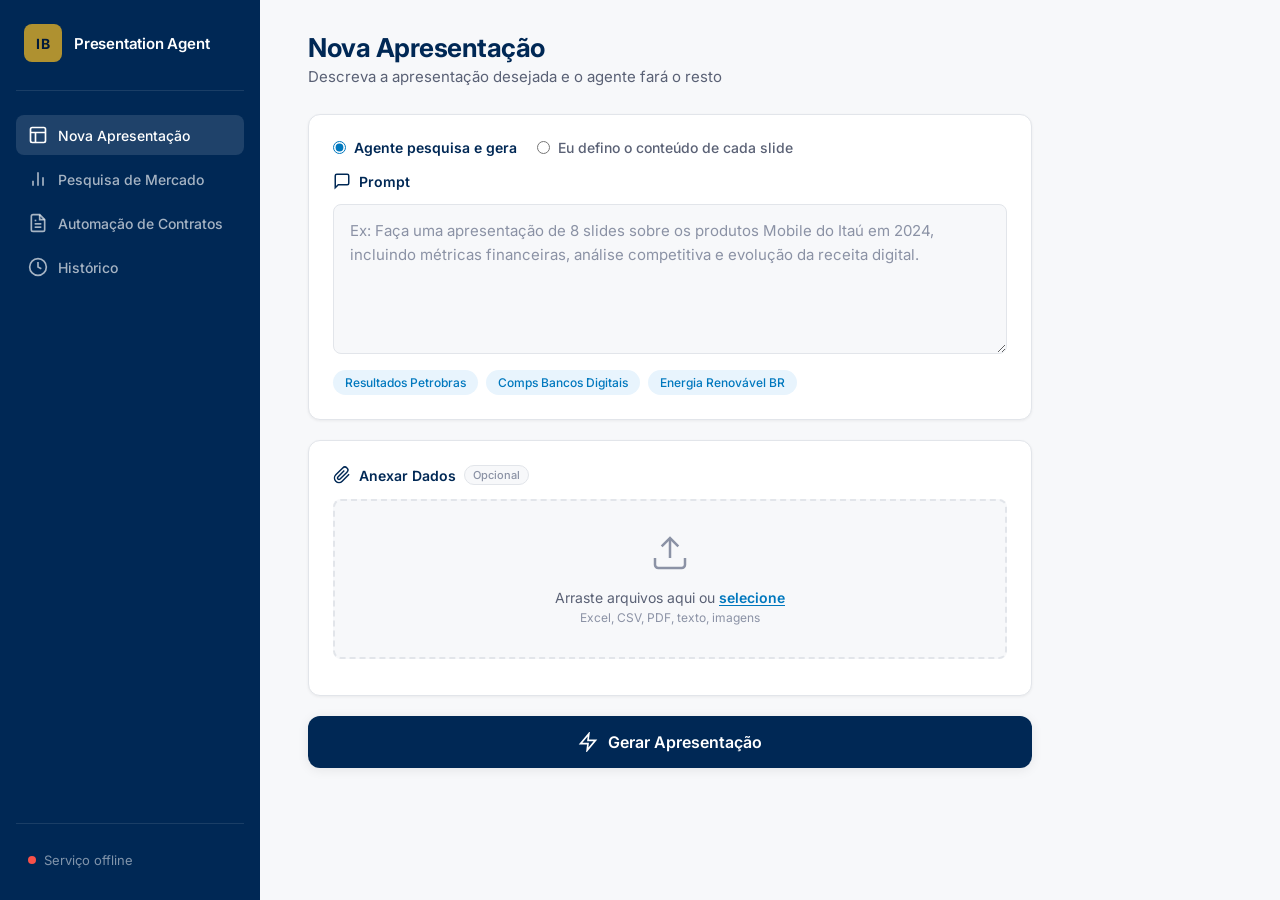
==== commit 7c5ae0fe: "fix: Atualiza arquivos na raiz para GitHub Pages - inclui Automação de Contratos Made-with: Cursor" ====
--- a/index.html
+++ b/index.html
@@ -26,6 +26,10 @@
           <svg width="20" height="20" viewBox="0 0 24 24" fill="none" stroke="currentColor" stroke-width="2"><line x1="18" y1="20" x2="18" y2="10"/><line x1="12" y1="20" x2="12" y2="4"/><line x1="6" y1="20" x2="6" y2="14"/></svg>
           Pesquisa de Mercado
         </a>
+        <a href="#" class="nav-item" id="nav-contracts">
+          <svg width="20" height="20" viewBox="0 0 24 24" fill="none" stroke="currentColor" stroke-width="2"><path d="M14 2H6a2 2 0 0 0-2 2v16a2 2 0 0 0 2 2h12a2 2 0 0 0 2-2V8z"/><polyline points="14 2 14 8 20 8"/><line x1="16" y1="13" x2="8" y2="13"/><line x1="16" y1="17" x2="8" y2="17"/><polyline points="10 9 9 9 8 9"/></svg>
+          Automação de Contratos
+        </a>
         <a href="#" class="nav-item" id="nav-history">
           <svg width="20" height="20" viewBox="0 0 24 24" fill="none" stroke="currentColor" stroke-width="2"><circle cx="12" cy="12" r="10"/><polyline points="12 6 12 12 16 14"/></svg>
           Histórico
@@ -111,6 +115,50 @@
           <svg width="20" height="20" viewBox="0 0 24 24" fill="none" stroke="currentColor" stroke-width="2"><polygon points="13 2 3 14 12 14 11 22 21 10 12 10"/></svg>
           Gerar Apresentação
         </button>
+        </div>
+
+        <!-- View: Automação de Contratos -->
+        <div class="view-content view-contracts hidden" id="view-contracts">
+          <section class="card prompt-card">
+            <label class="card-label">
+              <svg width="18" height="18" viewBox="0 0 24 24" fill="none" stroke="currentColor" stroke-width="2"><path d="M14 2H6a2 2 0 0 0-2 2v16a2 2 0 0 0 2 2h12a2 2 0 0 0 2-2V8z"/><polyline points="14 2 14 8 20 8"/><line x1="16" y1="13" x2="8" y2="13"/><line x1="16" y1="17" x2="8" y2="17"/></svg>
+              ID do Template (Google Drive)
+            </label>
+            <input
+              type="text"
+              id="contract-template-id"
+              class="prompt-textarea"
+              placeholder="Ex: 1abc123xyz... (ID do documento no Google Drive)"
+              style="min-height: 44px; resize: none;"
+            >
+            <div class="contract-format-toggle" style="margin-top: 1rem;">
+              <label class="mode-option">
+                <input type="radio" name="contract-format" value="google_docs" checked>
+                <span>Google Docs</span>
+              </label>
+              <label class="mode-option">
+                <input type="radio" name="contract-format" value="word">
+                <span>Word (.docx)</span>
+              </label>
+            </div>
+          </section>
+          <section class="card prompt-card">
+            <label class="card-label">
+              <svg width="18" height="18" viewBox="0 0 24 24" fill="none" stroke="currentColor" stroke-width="2"><path d="M20 21v-2a4 4 0 0 0-4-4H8a4 4 0 0 0-4 4v2"/><circle cx="12" cy="7" r="4"/></svg>
+              Dados do Cliente
+            </label>
+            <div class="contract-fields" style="display: flex; flex-direction: column; gap: 0.75rem;">
+              <input type="text" id="contract-cliente-nome" placeholder="Nome completo *" required>
+              <input type="email" id="contract-cliente-email" placeholder="Email *" required>
+              <input type="text" id="contract-empresa" placeholder="Empresa">
+              <input type="text" id="contract-cpf-cnpj" placeholder="CPF/CNPJ">
+              <input type="text" id="contract-endereco" placeholder="Endereço">
+            </div>
+          </section>
+          <button class="generate-btn" id="contract-generate-btn">
+            <svg width="20" height="20" viewBox="0 0 24 24" fill="none" stroke="currentColor" stroke-width="2"><polygon points="13 2 3 14 12 14 11 22 21 10 12 10"/></svg>
+            Gerar Minuta
+          </button>
         </div>
 
         <!-- View: Pesquisa de Mercado -->
@@ -209,6 +257,16 @@
               Editar Dados (Sheets)
             </button>
           </div>
+          <div class="result-actions hidden" id="result-actions-contracts">
+            <button class="download-btn" id="open-contract-doc-btn">
+              <svg width="20" height="20" viewBox="0 0 24 24" fill="none" stroke="currentColor" stroke-width="2"><rect x="2" y="3" width="20" height="14" rx="2"/><path d="M8 21h8"/><path d="M12 17v4"/></svg>
+              Abrir Documento
+            </button>
+            <button class="download-btn sheets-btn" id="open-contract-download-btn" style="display:none;">
+              <svg width="20" height="20" viewBox="0 0 24 24" fill="none" stroke="currentColor" stroke-width="2"><path d="M21 15v4a2 2 0 0 1-2 2H5a2 2 0 0 1-2-2v-4"/><polyline points="7 10 12 15 17 10"/><line x1="12" y1="15" x2="12" y2="3"/></svg>
+              Baixar .docx
+            </button>
+          </div>
           <div class="result-actions hidden" id="result-actions-research">
             <button class="download-btn" id="open-research-sheets-btn">
               <svg width="20" height="20" viewBox="0 0 24 24" fill="none" stroke="currentColor" stroke-width="2"><rect x="3" y="3" width="18" height="18" rx="2"/><path d="M3 9h18"/><path d="M3 15h18"/><path d="M9 3v18"/></svg>
--- a/style.css
+++ b/style.css
@@ -196,6 +196,10 @@
   margin-top: 12px; line-height: 1.5;
 }
 
+.contract-fields input { width: 100%; padding: 10px 14px; border: 1px solid var(--border); border-radius: var(--radius-sm); font-size: 14px; font-family: inherit; transition: border-color var(--transition); }
+.contract-fields input:focus { outline: none; border-color: var(--blue); }
+.contract-fields input::placeholder { color: var(--text-muted); }
+
 .research-options { display: flex; gap: 24px; margin-top: 16px; flex-wrap: wrap; }
 .research-option { flex: 1; min-width: 160px; }
 .research-option label {
